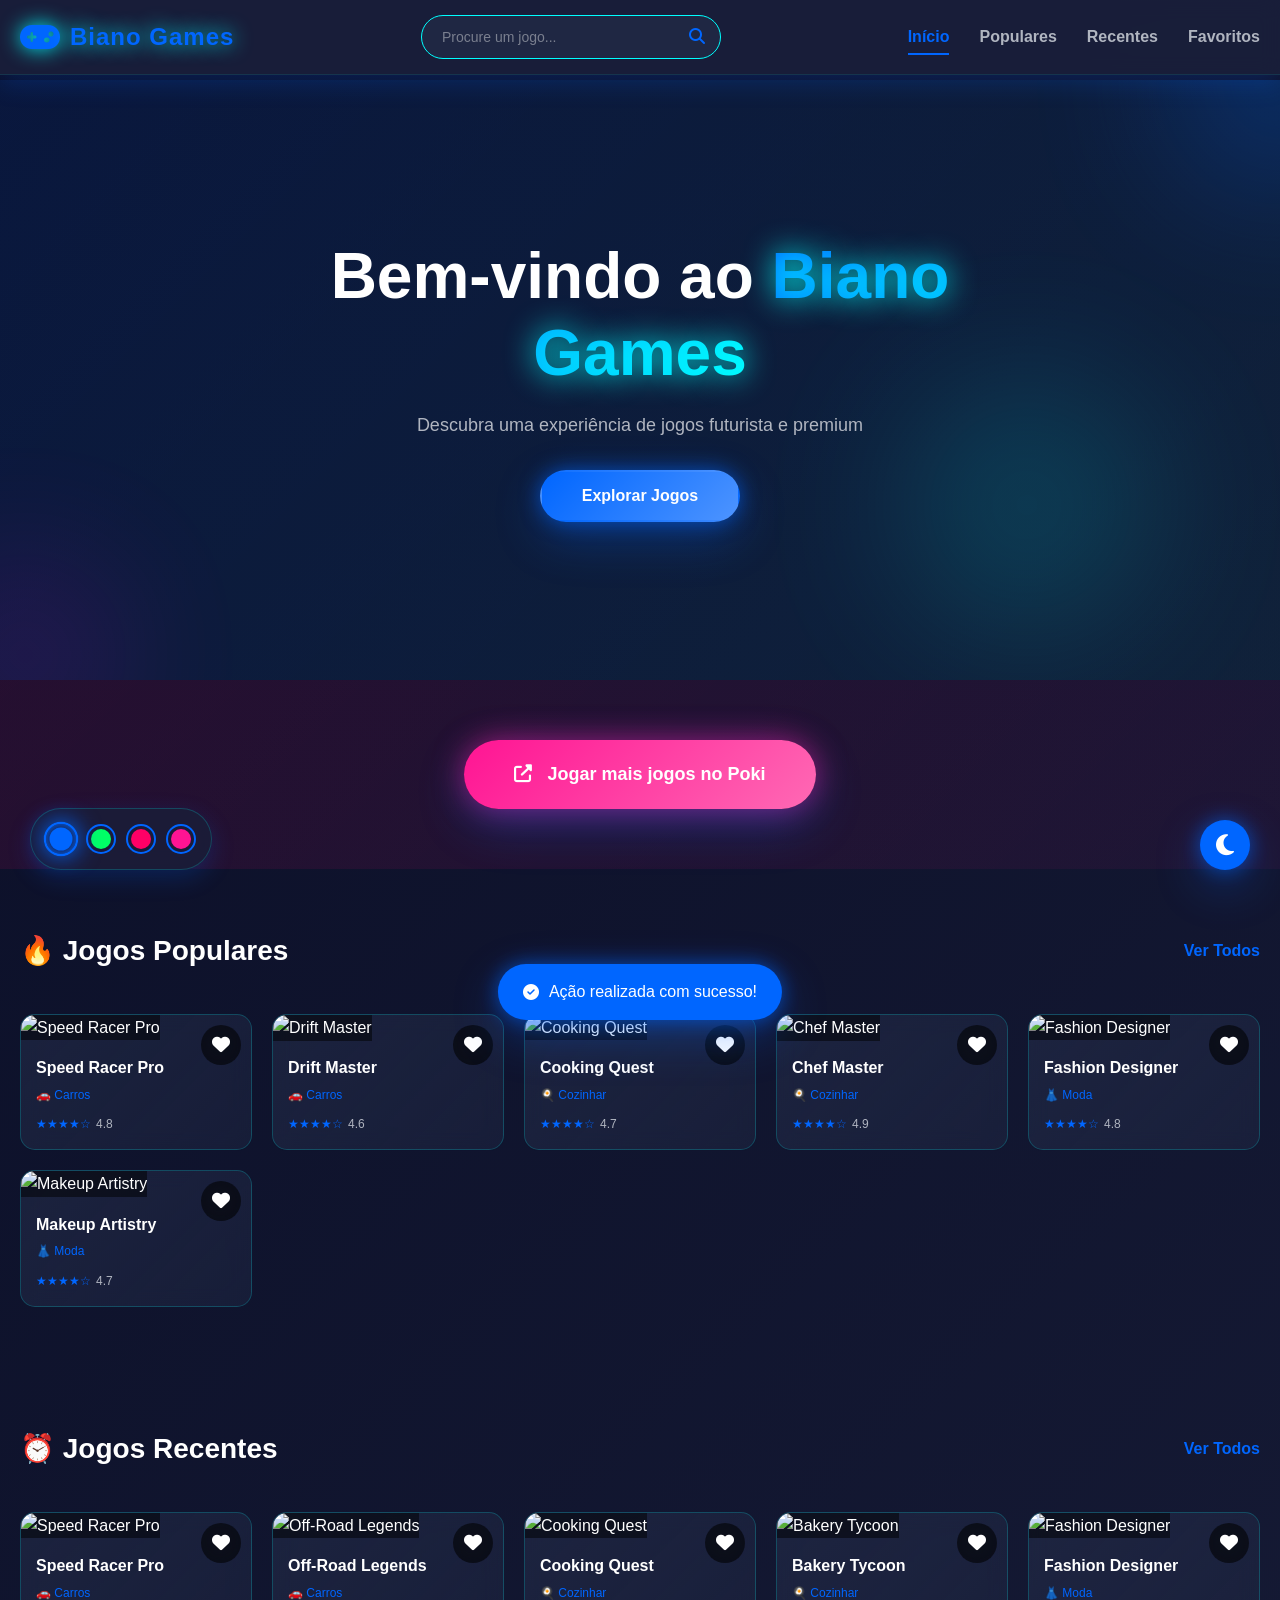
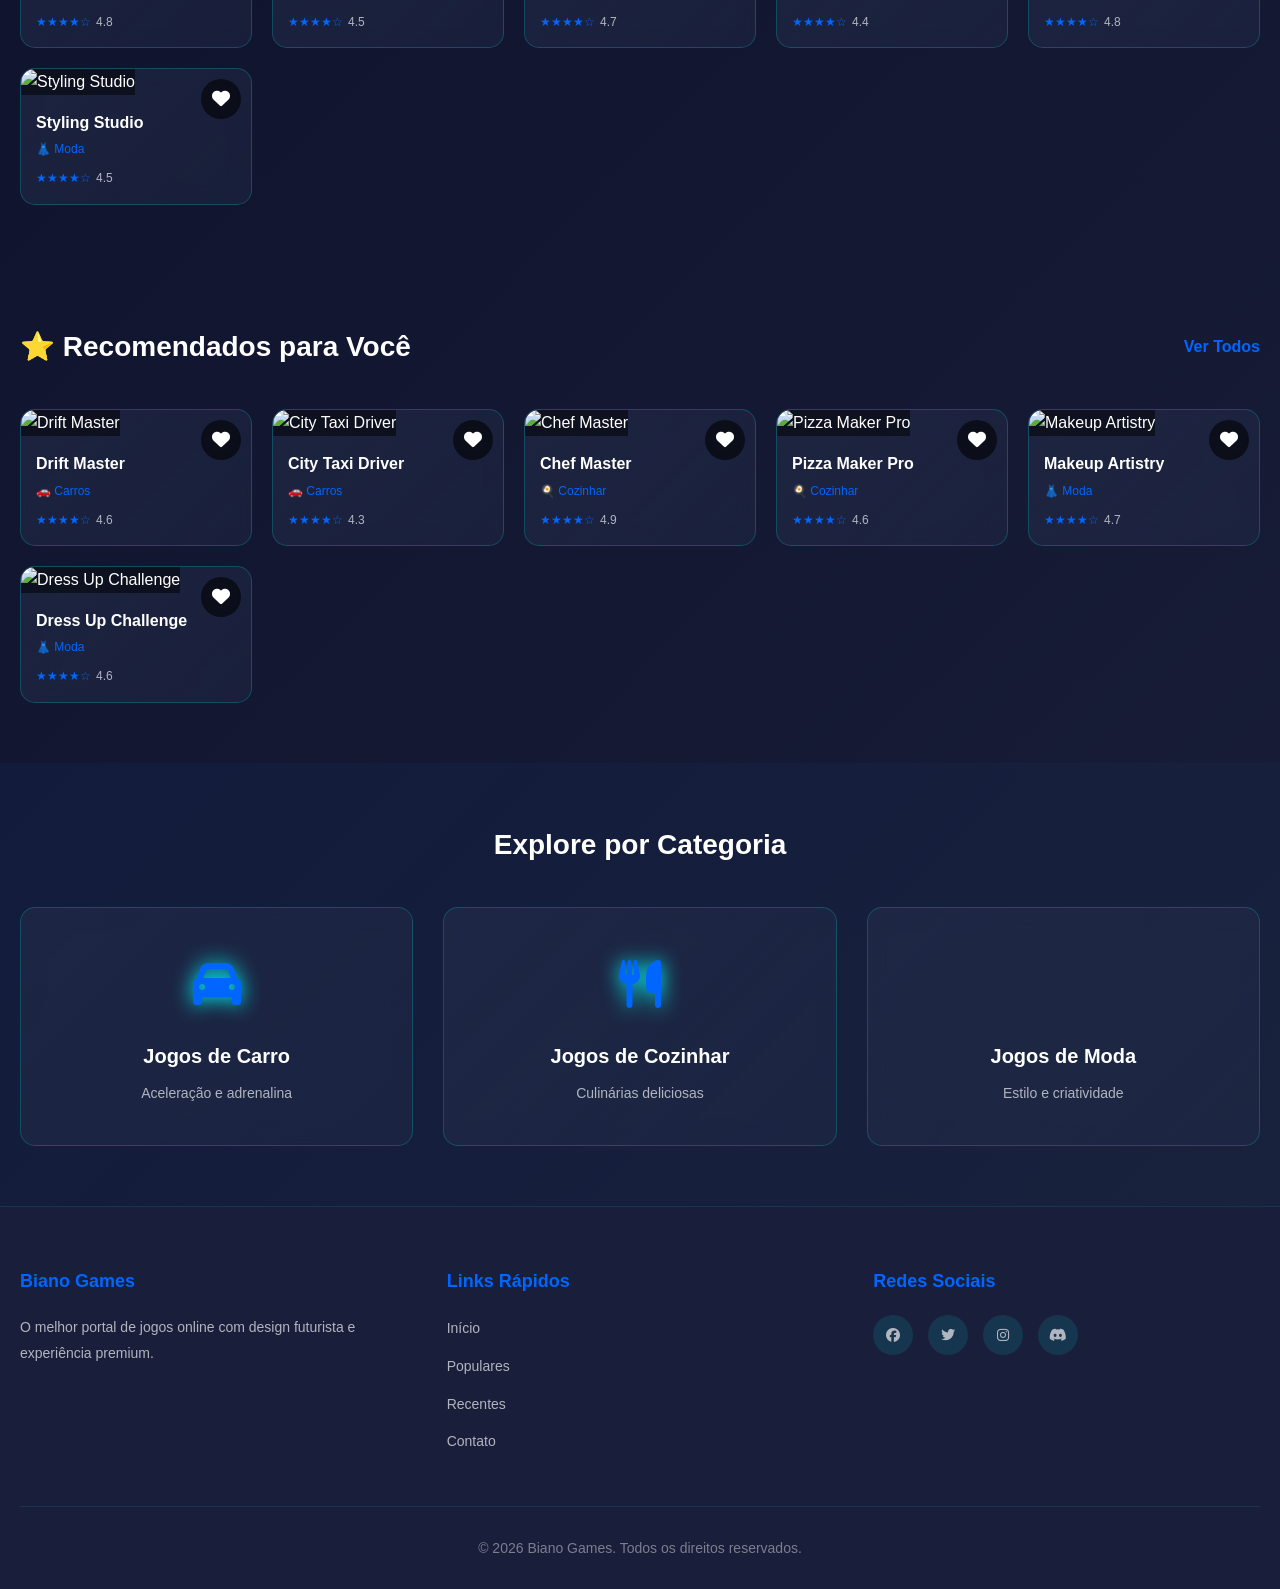
==== games/index.html @ 2a87251f "feat: Criar site Biano Games com design futurista e sistema de temas" ====
<!DOCTYPE html>
<html lang="pt-BR">
<head>
    <meta charset="UTF-8">
    <meta name="viewport" content="width=device-width, initial-scale=1.0">
    <title>Biano Games - Portal de Jogos Moderno</title>
    <link rel="stylesheet" href="styles.css">
    <link rel="stylesheet" href="https://cdnjs.cloudflare.com/ajax/libs/font-awesome/6.4.0/css/all.min.css">
</head>
<body>
    <!-- Seletor de Tema -->
    <div class="theme-selector" id="themeSelector">
        <button class="theme-btn" data-theme="blue" title="Tema Azul">
            <span class="theme-color" style="background: #0066ff;"></span>
        </button>
        <button class="theme-btn" data-theme="green" title="Tema Verde">
            <span class="theme-color" style="background: #00ff66;"></span>
        </button>
        <button class="theme-btn" data-theme="red" title="Tema Vermelho">
            <span class="theme-color" style="background: #ff0066;"></span>
        </button>
        <button class="theme-btn" data-theme="pink" title="Tema Rosa">
            <span class="theme-color" style="background: #ff1493;"></span>
        </button>
    </div>

    <!-- Botão Toggle Tema Escuro/Claro -->
    <button class="mode-toggle" id="modeToggle" title="Alternar modo escuro/claro">
        <i class="fas fa-moon"></i>
    </button>

    <!-- Cabeçalho -->
    <header class="header">
        <div class="header-container">
            <!-- Logo -->
            <div class="logo">
                <i class="fas fa-gamepad"></i>
                <h1>Biano Games</h1>
            </div>

            <!-- Barra de Pesquisa -->
            <div class="search-bar">
                <input type="text" placeholder="Procure um jogo..." id="searchInput">
                <button class="search-btn">
                    <i class="fas fa-search"></i>
                </button>
            </div>

            <!-- Menu Superior -->
            <nav class="header-nav">
                <a href="#" class="nav-link active">Início</a>
                <a href="#" class="nav-link">Populares</a>
                <a href="#" class="nav-link">Recentes</a>
                <a href="#" class="nav-link">Favoritos</a>
            </nav>

            <!-- Menu Hambúrguer -->
            <button class="hamburger" id="hamburger">
                <span></span>
                <span></span>
                <span></span>
            </button>
        </div>
    </header>

    <!-- Menu Lateral -->
    <aside class="sidebar" id="sidebar">
        <div class="sidebar-header">
            <h2>Categorias</h2>
            <button class="sidebar-close" id="sidebarClose">
                <i class="fas fa-times"></i>
            </button>
        </div>
        <nav class="sidebar-nav">
            <a href="#" class="sidebar-link" data-category="all">
                <i class="fas fa-th-large"></i>
                <span>Todos</span>
            </a>
            <a href="#" class="sidebar-link" data-category="cars">
                <i class="fas fa-car"></i>
                <span>Jogos de Carro</span>
            </a>
            <a href="#" class="sidebar-link" data-category="cooking">
                <i class="fas fa-utensils"></i>
                <span>Jogos de Cozinhar</span>
            </a>
            <a href="#" class="sidebar-link" data-category="fashion">
                <i class="fas fa-dress"></i>
                <span>Jogos de Moda</span>
            </a>
        </nav>
        <div class="sidebar-footer">
            <p>© 2026 Biano Games</p>
        </div>
    </aside>

    <!-- Overlay para Sidebar -->
    <div class="sidebar-overlay" id="sidebarOverlay"></div>

    <!-- Conteúdo Principal -->
    <main class="main-content">
        <!-- Banner Principal -->
        <section class="hero">
            <div class="hero-content">
                <h2 class="hero-title">Bem-vindo ao <span>Biano Games</span></h2>
                <p class="hero-subtitle">Descubra uma experiência de jogos futurista e premium</p>
                <button class="hero-btn">Explorar Jogos</button>
            </div>
            <div class="hero-bg">
                <div class="neon-circle circle-1"></div>
                <div class="neon-circle circle-2"></div>
                <div class="neon-circle circle-3"></div>
            </div>
        </section>

        <!-- Botão Poki -->
        <section class="poki-section">
            <a href="https://poki.com" target="_blank" rel="noopener noreferrer" class="poki-btn">
                <i class="fas fa-external-link-alt"></i>
                <span>Jogar mais jogos no Poki</span>
            </a>
        </section>

        <!-- Jogos Populares -->
        <section class="games-section">
            <div class="section-header">
                <h2>🔥 Jogos Populares</h2>
                <a href="#" class="view-all">Ver Todos</a>
            </div>
            <div class="games-grid" id="popularGames">
                <!-- Preenchido com JavaScript -->
            </div>
        </section>

        <!-- Jogos Recentes -->
        <section class="games-section">
            <div class="section-header">
                <h2>⏰ Jogos Recentes</h2>
                <a href="#" class="view-all">Ver Todos</a>
            </div>
            <div class="games-grid" id="recentGames">
                <!-- Preenchido com JavaScript -->
            </div>
        </section>

        <!-- Jogos Recomendados -->
        <section class="games-section">
            <div class="section-header">
                <h2>⭐ Recomendados para Você</h2>
                <a href="#" class="view-all">Ver Todos</a>
            </div>
            <div class="games-grid" id="recommendedGames">
                <!-- Preenchido com JavaScript -->
            </div>
        </section>

        <!-- Favoritos -->
        <section class="games-section" id="favoritesSection" style="display: none;">
            <div class="section-header">
                <h2>❤️ Seus Favoritos</h2>
            </div>
            <div class="games-grid" id="favoriteGames">
                <!-- Preenchido com JavaScript -->
            </div>
        </section>

        <!-- Seção de Categorias -->
        <section class="categories-section">
            <h2>Explore por Categoria</h2>
            <div class="categories-grid">
                <div class="category-card" data-category="cars">
                    <div class="category-icon">
                        <i class="fas fa-car"></i>
                    </div>
                    <h3>Jogos de Carro</h3>
                    <p>Aceleração e adrenalina</p>
                </div>
                <div class="category-card" data-category="cooking">
                    <div class="category-icon">
                        <i class="fas fa-utensils"></i>
                    </div>
                    <h3>Jogos de Cozinhar</h3>
                    <p>Culinárias deliciosas</p>
                </div>
                <div class="category-card" data-category="fashion">
                    <div class="category-icon">
                        <i class="fas fa-dress"></i>
                    </div>
                    <h3>Jogos de Moda</h3>
                    <p>Estilo e criatividade</p>
                </div>
            </div>
        </section>
    </main>

    <!-- Botão Voltar ao Topo -->
    <button class="scroll-to-top" id="scrollToTop" title="Voltar ao topo">
        <i class="fas fa-arrow-up"></i>
    </button>

    <!-- Notificação -->
    <div class="notification" id="notification">
        <i class="fas fa-check-circle"></i>
        <span id="notificationText">Ação realizada com sucesso!</span>
    </div>

    <!-- Rodapé -->
    <footer class="footer">
        <div class="footer-content">
            <div class="footer-section">
                <h3>Biano Games</h3>
                <p>O melhor portal de jogos online com design futurista e experiência premium.</p>
            </div>
            <div class="footer-section">
                <h3>Links Rápidos</h3>
                <ul>
                    <li><a href="#">Início</a></li>
                    <li><a href="#">Populares</a></li>
                    <li><a href="#">Recentes</a></li>
                    <li><a href="#">Contato</a></li>
                </ul>
            </div>
            <div class="footer-section">
                <h3>Redes Sociais</h3>
                <div class="social-links">
                    <a href="#" aria-label="Facebook"><i class="fab fa-facebook"></i></a>
                    <a href="#" aria-label="Twitter"><i class="fab fa-twitter"></i></a>
                    <a href="#" aria-label="Instagram"><i class="fab fa-instagram"></i></a>
                    <a href="#" aria-label="Discord"><i class="fab fa-discord"></i></a>
                </div>
            </div>
        </div>
        <div class="footer-bottom">
            <p>&copy; 2026 Biano Games. Todos os direitos reservados.</p>
        </div>
    </footer>

    <!-- Modal Jogo -->
    <div class="modal" id="gameModal">
        <div class="modal-content">
            <button class="modal-close" id="modalClose">
                <i class="fas fa-times"></i>
            </button>
            <div class="modal-header">
                <img id="modalGameImage" src="" alt="Jogo" class="modal-image">
            </div>
            <div class="modal-body">
                <h2 id="modalGameTitle"></h2>
                <p id="modalGameDescription"></p>
                <div class="game-stats">
                    <div class="stat">
                        <span class="stat-label">Categoria:</span>
                        <span id="modalGameCategory" class="stat-value"></span>
                    </div>
                    <div class="stat">
                        <span class="stat-label">Avaliação:</span>
                        <span id="modalGameRating" class="stat-value"></span>
                    </div>
                </div>
                <button class="play-btn" id="playBtn">
                    <i class="fas fa-play"></i>
                    <span>Jogar Agora</span>
                </button>
                <button class="favorite-btn" id="favBtn">
                    <i class="fas fa-heart"></i>
                    <span>Adicionar aos Favoritos</span>
                </button>
            </div>
        </div>
    </div>

    <script src="script.js"></script>
</body>
</html>
---- games/styles.css ----
:root {
    /* Cores base para tema Azul (padrão) */
    --color-primary: #0066ff;
    --color-primary-light: #4d94ff;
    --color-primary-dark: #0052cc;
    --color-secondary: #00ffff;
    --color-accent: #ff00ff;
    --color-neon: #00ffff;
    
    /* Cores de fundo */
    --bg-primary: #0a0e27;
    --bg-secondary: #1a1f3a;
    --bg-tertiary: #242d4a;
    
    /* Cores de texto */
    --text-primary: #ffffff;
    --text-secondary: #b0b5c0;
    --text-tertiary: #7a7f8f;
    
    /* Efeitos */
    --shadow-sm: 0 2px 8px rgba(0, 102, 255, 0.1);
    --shadow-md: 0 8px 24px rgba(0, 102, 255, 0.2);
    --shadow-lg: 0 16px 48px rgba(0, 102, 255, 0.3);
    --glow-sm: 0 0 10px rgba(0, 102, 255, 0.4);
    --glow-md: 0 0 20px rgba(0, 102, 255, 0.6);
    --glow-lg: 0 0 40px rgba(0, 102, 255, 0.8);
    
    /* Transições */
    --transition-fast: 0.2s ease;
    --transition-normal: 0.3s ease;
    --transition-slow: 0.5s ease;
}

/* Modo Claro */
body.light-mode {
    --bg-primary: #f5f7fa;
    --bg-secondary: #ffffff;
    --bg-tertiary: #f0f3f7;
    --text-primary: #1a1f3a;
    --text-secondary: #4a5568;
    --text-tertiary: #8a92a0;
    --shadow-sm: 0 2px 8px rgba(0, 0, 0, 0.08);
    --shadow-md: 0 8px 24px rgba(0, 0, 0, 0.12);
    --shadow-lg: 0 16px 48px rgba(0, 0, 0, 0.16);
    --glow-sm: 0 0 10px rgba(0, 102, 255, 0.2);
    --glow-md: 0 0 20px rgba(0, 102, 255, 0.3);
    --glow-lg: 0 0 40px rgba(0, 102, 255, 0.4);
}

/* Temas por Cor */

/* Tema Verde */
body[data-theme="green"] {
    --color-primary: #00ff66;
    --color-primary-light: #4dffaa;
    --color-primary-dark: #00cc52;
    --color-secondary: #00ff99;
    --color-neon: #00ff66;
    --shadow-sm: 0 2px 8px rgba(0, 255, 102, 0.1);
    --shadow-md: 0 8px 24px rgba(0, 255, 102, 0.2);
    --shadow-lg: 0 16px 48px rgba(0, 255, 102, 0.3);
    --glow-sm: 0 0 10px rgba(0, 255, 102, 0.4);
    --glow-md: 0 0 20px rgba(0, 255, 102, 0.6);
    --glow-lg: 0 0 40px rgba(0, 255, 102, 0.8);
}

/* Tema Vermelho */
body[data-theme="red"] {
    --color-primary: #ff0066;
    --color-primary-light: #ff4d99;
    --color-primary-dark: #cc0052;
    --color-secondary: #ff3366;
    --color-neon: #ff0066;
    --shadow-sm: 0 2px 8px rgba(255, 0, 102, 0.1);
    --shadow-md: 0 8px 24px rgba(255, 0, 102, 0.2);
    --shadow-lg: 0 16px 48px rgba(255, 0, 102, 0.3);
    --glow-sm: 0 0 10px rgba(255, 0, 102, 0.4);
    --glow-md: 0 0 20px rgba(255, 0, 102, 0.6);
    --glow-lg: 0 0 40px rgba(255, 0, 102, 0.8);
}

/* Tema Rosa */
body[data-theme="pink"] {
    --color-primary: #ff1493;
    --color-primary-light: #ff6ec7;
    --color-primary-dark: #cc0f7a;
    --color-secondary: #ff69b4;
    --color-neon: #ff1493;
    --shadow-sm: 0 2px 8px rgba(255, 20, 147, 0.1);
    --shadow-md: 0 8px 24px rgba(255, 20, 147, 0.2);
    --shadow-lg: 0 16px 48px rgba(255, 20, 147, 0.3);
    --glow-sm: 0 0 10px rgba(255, 20, 147, 0.4);
    --glow-md: 0 0 20px rgba(255, 20, 147, 0.6);
    --glow-lg: 0 0 40px rgba(255, 20, 147, 0.8);
}

/* Reset e Estilos Globais */
* {
    margin: 0;
    padding: 0;
    box-sizing: border-box;
}

html {
    scroll-behavior: smooth;
}

body {
    font-family: 'Segoe UI', Tahoma, Geneva, Verdana, sans-serif;
    background: linear-gradient(135deg, var(--bg-primary) 0%, var(--bg-secondary) 100%);
    color: var(--text-primary);
    line-height: 1.6;
    transition: background var(--transition-normal), color var(--transition-normal);
    overflow-x: hidden;
}

button {
    cursor: pointer;
    border: none;
    font-family: inherit;
}

a {
    color: inherit;
    text-decoration: none;
    transition: color var(--transition-fast);
}

/* Seletor de Tema */
.theme-selector {
    position: fixed;
    bottom: 30px;
    left: 30px;
    display: flex;
    gap: 10px;
    padding: 15px;
    background: rgba(26, 31, 58, 0.8);
    backdrop-filter: blur(10px);
    border-radius: 50px;
    border: 1px solid rgba(0, 255, 255, 0.2);
    z-index: 999;
    box-shadow: var(--shadow-md);
    animation: slideInLeft 0.5s ease;
}

.theme-btn {
    width: 30px;
    height: 30px;
    border-radius: 50%;
    background: transparent;
    border: 2px solid var(--color-primary);
    padding: 3px;
    transition: all var(--transition-fast);
}

.theme-color {
    display: block;
    width: 100%;
    height: 100%;
    border-radius: 50%;
}

.theme-btn:hover {
    box-shadow: 0 0 15px var(--color-primary);
    transform: scale(1.1);
}

.theme-btn.active {
    box-shadow: 0 0 20px var(--color-primary), inset 0 0 10px var(--color-primary);
    transform: scale(1.15);
}

/* Modo Toggle */
.mode-toggle {
    position: fixed;
    bottom: 30px;
    right: 30px;
    width: 50px;
    height: 50px;
    border-radius: 50%;
    background: var(--color-primary);
    color: var(--text-primary);
    display: flex;
    align-items: center;
    justify-content: center;
    font-size: 24px;
    z-index: 999;
    box-shadow: var(--shadow-lg), var(--glow-md);
    transition: all var(--transition-fast);
    animation: slideInRight 0.5s ease;
}

.mode-toggle:hover {
    transform: scale(1.1) rotate(20deg);
    box-shadow: var(--shadow-lg), var(--glow-lg);
}

.mode-toggle:active {
    transform: scale(0.95);
}

/* Cabeçalho */
.header {
    position: fixed;
    top: 0;
    left: 0;
    right: 0;
    background: rgba(26, 31, 58, 0.95);
    backdrop-filter: blur(10px);
    border-bottom: 1px solid rgba(0, 255, 255, 0.1);
    padding: 15px 0;
    z-index: 100;
    box-shadow: var(--shadow-md);
}

.header-container {
    max-width: 1400px;
    margin: 0 auto;
    padding: 0 20px;
    display: flex;
    align-items: center;
    justify-content: space-between;
    gap: 30px;
}

.logo {
    display: flex;
    align-items: center;
    gap: 10px;
    font-size: 28px;
    font-weight: 700;
    white-space: nowrap;
    color: var(--color-primary);
    text-shadow: 0 0 20px var(--color-neon);
}

.logo i {
    font-size: 32px;
}

.logo h1 {
    font-size: 24px;
    letter-spacing: 1px;
}

/* Barra de Pesquisa */
.search-bar {
    display: flex;
    align-items: center;
    background: rgba(36, 45, 74, 0.6);
    border: 1px solid var(--color-neon);
    border-radius: 50px;
    padding: 8px 15px;
    flex: 1;
    max-width: 300px;
    transition: all var(--transition-fast);
}

.search-bar:hover,
.search-bar:focus-within {
    background: rgba(36, 45, 74, 0.9);
    box-shadow: 0 0 20px var(--color-neon);
}

.search-bar input {
    background: transparent;
    border: none;
    color: var(--text-primary);
    outline: none;
    flex: 1;
    padding: 5px;
    font-size: 14px;
}

.search-bar input::placeholder {
    color: var(--text-tertiary);
}

.search-btn {
    background: transparent;
    color: var(--color-primary);
    font-size: 16px;
    margin-left: 10px;
}

.search-btn:hover {
    color: var(--color-neon);
    text-shadow: 0 0 10px var(--color-neon);
}

/* Menu Superior */
.header-nav {
    display: flex;
    gap: 30px;
}

.nav-link {
    color: var(--text-secondary);
    font-weight: 600;
    position: relative;
    transition: color var(--transition-fast);
}

.nav-link::after {
    content: '';
    position: absolute;
    bottom: -5px;
    left: 0;
    width: 0;
    height: 2px;
    background: var(--color-primary);
    transition: width var(--transition-fast);
}

.nav-link:hover,
.nav-link.active {
    color: var(--color-primary);
}

.nav-link:hover::after,
.nav-link.active::after {
    width: 100%;
}

/* Menu Hambúrguer */
.hamburger {
    display: none;
    flex-direction: column;
    background: transparent;
    gap: 6px;
    z-index: 110;
}

.hamburger span {
    width: 25px;
    height: 3px;
    background: var(--color-primary);
    border-radius: 2px;
    transition: all var(--transition-fast);
}

.hamburger.active span:nth-child(1) {
    transform: rotate(45deg) translate(10px, 10px);
}

.hamburger.active span:nth-child(2) {
    opacity: 0;
}

.hamburger.active span:nth-child(3) {
    transform: rotate(-45deg) translate(7px, -7px);
}

/* Menu Lateral */
.sidebar {
    position: fixed;
    left: -280px;
    top: 80px;
    width: 280px;
    height: calc(100vh - 80px);
    background: linear-gradient(180deg, rgba(26, 31, 58, 0.98) 0%, rgba(36, 45, 74, 0.98) 100%);
    border-right: 1px solid rgba(0, 255, 255, 0.1);
    padding: 20px;
    overflow-y: auto;
    z-index: 105;
    transition: left var(--transition-normal);
    backdrop-filter: blur(10px);
}

.sidebar.active {
    left: 0;
}

.sidebar-header {
    display: flex;
    justify-content: space-between;
    align-items: center;
    margin-bottom: 30px;
}

.sidebar-header h2 {
    color: var(--color-primary);
    text-shadow: 0 0 10px var(--color-neon);
}

.sidebar-close {
    display: none;
    background: transparent;
    color: var(--color-primary);
    font-size: 24px;
}

.sidebar-nav {
    display: flex;
    flex-direction: column;
    gap: 15px;
    margin-bottom: 30px;
}

.sidebar-link {
    display: flex;
    align-items: center;
    gap: 15px;
    padding: 12px 15px;
    border-radius: 10px;
    background: rgba(0, 255, 255, 0.05);
    border: 1px solid transparent;
    color: var(--text-secondary);
    transition: all var(--transition-fast);
    font-weight: 600;
}

.sidebar-link:hover {
    background: rgba(0, 255, 255, 0.15);
    border-color: var(--color-neon);
    color: var(--text-primary);
    transform: translateX(5px);
}

.sidebar-link i {
    font-size: 20px;
    color: var(--color-primary);
}

.sidebar-footer {
    margin-top: 30px;
    padding-top: 20px;
    border-top: 1px solid rgba(0, 255, 255, 0.1);
    text-align: center;
    color: var(--text-tertiary);
    font-size: 12px;
}

/* Overlay Sidebar */
.sidebar-overlay {
    position: fixed;
    top: 0;
    left: 0;
    width: 100%;
    height: 100%;
    background: rgba(0, 0, 0, 0.5);
    backdrop-filter: blur(5px);
    opacity: 0;
    pointer-events: none;
    transition: opacity var(--transition-normal);
    z-index: 104;
}

.sidebar-overlay.active {
    opacity: 1;
    pointer-events: all;
}

/* Conteúdo Principal */
.main-content {
    margin-top: 80px;
    padding-top: 0;
}

/* Hero Section */
.hero {
    min-height: 600px;
    background: linear-gradient(135deg, rgba(0, 102, 255, 0.1) 0%, rgba(0, 255, 255, 0.05) 100%);
    display: flex;
    align-items: center;
    justify-content: center;
    position: relative;
    overflow: hidden;
    padding: 60px 20px;
}

.hero-bg {
    position: absolute;
    width: 100%;
    height: 100%;
    top: 0;
    left: 0;
    z-index: 0;
}

.neon-circle {
    position: absolute;
    border-radius: 50%;
    filter: blur(80px);
}

.circle-1 {
    width: 200px;
    height: 200px;
    background: var(--color-primary);
    top: -100px;
    right: -100px;
    opacity: 0.3;
    animation: float 6s ease-in-out infinite;
}

.circle-2 {
    width: 150px;
    height: 150px;
    background: var(--color-accent);
    bottom: -50px;
    left: -50px;
    opacity: 0.2;
    animation: float 8s ease-in-out infinite 1s;
}

.circle-3 {
    width: 250px;
    height: 250px;
    background: var(--color-secondary);
    top: 50%;
    right: 10%;
    opacity: 0.15;
    animation: float 10s ease-in-out infinite 2s;
}

.hero-content {
    position: relative;
    z-index: 1;
    text-align: center;
    max-width: 800px;
}

.hero-title {
    font-size: clamp(32px, 8vw, 64px);
    font-weight: 700;
    margin-bottom: 20px;
    line-height: 1.2;
}

.hero-title span {
    background: linear-gradient(135deg, var(--color-primary) 0%, var(--color-secondary) 100%);
    -webkit-background-clip: text;
    -webkit-text-fill-color: transparent;
    background-clip: text;
    text-shadow: 0 0 30px var(--color-neon);
}

.hero-subtitle {
    font-size: 18px;
    color: var(--text-secondary);
    margin-bottom: 30px;
}

.hero-btn {
    padding: 15px 40px;
    background: linear-gradient(135deg, var(--color-primary) 0%, var(--color-primary-light) 100%);
    color: var(--text-primary);
    border-radius: 50px;
    font-size: 16px;
    font-weight: 700;
    box-shadow: var(--shadow-lg), var(--glow-md);
    transition: all var(--transition-fast);
    border: 2px solid transparent;
}

.hero-btn:hover {
    transform: translateY(-2px);
    box-shadow: var(--shadow-lg), var(--glow-lg);
}

.hero-btn:active {
    transform: translateY(0);
}

/* Animações */
@keyframes float {
    0%, 100% { transform: translateY(0px); }
    50% { transform: translateY(-30px); }
}

@keyframes slideInLeft {
    from {
        opacity: 0;
        transform: translateX(-50px);
    }
    to {
        opacity: 1;
        transform: translateX(0);
    }
}

@keyframes slideInRight {
    from {
        opacity: 0;
        transform: translateX(50px);
    }
    to {
        opacity: 1;
        transform: translateX(0);
    }
}

@keyframes pulse {
    0%, 100% { box-shadow: var(--glow-md); }
    50% { box-shadow: var(--glow-lg); }
}

@keyframes shimmer {
    0% { background-position: -1000px 0; }
    100% { background-position: 1000px 0; }
}

/* Seção Poki */
.poki-section {
    display: flex;
    justify-content: center;
    align-items: center;
    padding: 60px 20px;
    background: linear-gradient(135deg, rgba(255, 0, 102, 0.1) 0%, rgba(255, 20, 147, 0.05) 100%);
}

.poki-btn {
    display: inline-flex;
    align-items: center;
    gap: 15px;
    padding: 20px 50px;
    background: linear-gradient(135deg, #ff1493 0%, #ff69b4 100%);
    color: white;
    border-radius: 50px;
    font-size: 18px;
    font-weight: 700;
    box-shadow: var(--shadow-lg), 0 0 30px rgba(255, 20, 147, 0.6);
    transition: all var(--transition-fast);
    position: relative;
    overflow: hidden;
}

.poki-btn::before {
    content: '';
    position: absolute;
    top: 0;
    left: -100%;
    width: 100%;
    height: 100%;
    background: rgba(255, 255, 255, 0.3);
    transition: left 0.5s ease;
}

.poki-btn:hover {
    transform: translateY(-3px) scale(1.05);
    box-shadow: var(--shadow-lg), 0 0 50px rgba(255, 20, 147, 0.8);
}

.poki-btn:hover::before {
    left: 100%;
}

.poki-btn:active {
    transform: translateY(0);
}

/* Seções de Jogos */
.games-section {
    padding: 60px 20px;
    max-width: 1400px;
    margin: 0 auto;
}

.section-header {
    display: flex;
    justify-content: space-between;
    align-items: center;
    margin-bottom: 40px;
}

.section-header h2 {
    font-size: 28px;
    font-weight: 700;
    color: var(--text-primary);
}

.view-all {
    color: var(--color-primary);
    font-weight: 700;
    display: flex;
    align-items: center;
    gap: 5px;
    transition: all var(--transition-fast);
}

.view-all:hover {
    color: var(--color-neon);
    transform: translateX(5px);
}

/* Grid de Jogos */
.games-grid {
    display: grid;
    grid-template-columns: repeat(auto-fill, minmax(200px, 1fr));
    gap: 20px;
}

.game-card {
    position: relative;
    background: linear-gradient(135deg, rgba(36, 45, 74, 0.6) 0%, rgba(36, 45, 74, 0.4) 100%);
    border: 1px solid rgba(0, 255, 255, 0.2);
    border-radius: 15px;
    overflow: hidden;
    cursor: pointer;
    transition: all var(--transition-fast);
    backdrop-filter: blur(10px);
    animation: fadeIn 0.5s ease;
}

@keyframes fadeIn {
    from {
        opacity: 0;
        transform: translateY(20px);
    }
    to {
        opacity: 1;
        transform: translateY(0);
    }
}

.game-card:hover {
    transform: translateY(-10px);
    border-color: var(--color-neon);
    box-shadow: var(--shadow-lg), var(--glow-md);
}

.game-image {
    width: 100%;
    height: 150px;
    object-fit: cover;
    background: rgba(0, 0, 0, 0.5);
}

.game-info {
    padding: 15px;
}

.game-title {
    font-size: 16px;
    font-weight: 700;
    margin-bottom: 5px;
    color: var(--text-primary);
}

.game-category {
    font-size: 12px;
    color: var(--color-primary);
    margin-bottom: 10px;
}

.game-rating {
    display: flex;
    align-items: center;
    gap: 5px;
    font-size: 12px;
    color: var(--text-secondary);
}

.game-rating .stars {
    color: var(--color-primary);
}

.game-favorite {
    position: absolute;
    top: 10px;
    right: 10px;
    width: 40px;
    height: 40px;
    background: rgba(0, 0, 0, 0.6);
    border: none;
    border-radius: 50%;
    color: var(--text-primary);
    display: flex;
    align-items: center;
    justify-content: center;
    font-size: 18px;
    cursor: pointer;
    transition: all var(--transition-fast);
    backdrop-filter: blur(10px);
}

.game-favorite:hover {
    background: var(--color-primary);
    transform: scale(1.1);
    box-shadow: var(--glow-md);
}

.game-favorite.liked {
    color: #ff1493;
}

/* Seção de Categorias */
.categories-section {
    padding: 60px 20px;
    background: linear-gradient(135deg, rgba(0, 102, 255, 0.05) 0%, rgba(0, 255, 255, 0.02) 100%);
    max-width: 1400px;
    margin: 0 auto;
}

.categories-section h2 {
    font-size: 28px;
    font-weight: 700;
    margin-bottom: 40px;
    text-align: center;
}

.categories-grid {
    display: grid;
    grid-template-columns: repeat(auto-fit, minmax(250px, 1fr));
    gap: 30px;
}

.category-card {
    padding: 40px 20px;
    background: linear-gradient(135deg, rgba(36, 45, 74, 0.6) 0%, rgba(36, 45, 74, 0.4) 100%);
    border: 1px solid rgba(0, 255, 255, 0.2);
    border-radius: 15px;
    text-align: center;
    cursor: pointer;
    transition: all var(--transition-fast);
    backdrop-filter: blur(10px);
}

.category-card:hover {
    transform: translateY(-10px);
    border-color: var(--color-neon);
    box-shadow: var(--shadow-lg), var(--glow-md);
}

.category-icon {
    font-size: 48px;
    color: var(--color-primary);
    margin-bottom: 15px;
    filter: drop-shadow(0 0 10px var(--color-neon));
}

.category-card h3 {
    font-size: 20px;
    font-weight: 700;
    margin-bottom: 10px;
}

.category-card p {
    color: var(--text-secondary);
    font-size: 14px;
}

/* Botão Voltar ao Topo */
.scroll-to-top {
    position: fixed;
    bottom: 30px;
    right: 30px;
    width: 50px;
    height: 50px;
    border-radius: 50%;
    background: var(--color-primary);
    color: var(--text-primary);
    display: flex;
    align-items: center;
    justify-content: center;
    font-size: 20px;
    z-index: 99;
    opacity: 0;
    pointer-events: none;
    transition: all var(--transition-fast);
    box-shadow: var(--shadow-lg), var(--glow-md);
}

.scroll-to-top.visible {
    opacity: 1;
    pointer-events: all;
}

.scroll-to-top:hover {
    transform: translateY(-5px);
    box-shadow: var(--shadow-lg), var(--glow-lg);
}

.scroll-to-top:active {
    transform: translateY(0);
}

/* Notificação */
.notification {
    position: fixed;
    bottom: 30px;
    left: 50%;
    transform: translateX(-50%) translateY(150px);
    background: var(--color-primary);
    color: var(--text-primary);
    padding: 15px 25px;
    border-radius: 50px;
    display: flex;
    align-items: center;
    gap: 10px;
    z-index: 1000;
    box-shadow: var(--shadow-lg), var(--glow-md);
    transition: transform var(--transition-normal);
    pointer-events: none;
}

.notification.show {
    transform: translateX(-50%) translateY(0);
}

/* Rodapé */
.footer {
    background: rgba(26, 31, 58, 0.95);
    border-top: 1px solid rgba(0, 255, 255, 0.1);
    padding: 60px 20px 30px;
}

.footer-content {
    max-width: 1400px;
    margin: 0 auto 40px;
    display: grid;
    grid-template-columns: repeat(auto-fit, minmax(250px, 1fr));
    gap: 40px;
    margin-bottom: 40px;
}

.footer-section h3 {
    color: var(--color-primary);
    margin-bottom: 20px;
    font-size: 18px;
}

.footer-section p {
    color: var(--text-secondary);
    font-size: 14px;
    line-height: 1.8;
}

.footer-section ul {
    list-style: none;
}

.footer-section ul li {
    margin-bottom: 12px;
}

.footer-section a {
    color: var(--text-secondary);
    font-size: 14px;
    transition: color var(--transition-fast);
}

.footer-section a:hover {
    color: var(--color-primary);
}

.social-links {
    display: flex;
    gap: 15px;
    font-size: 20px;
}

.social-links a {
    width: 40px;
    height: 40px;
    display: flex;
    align-items: center;
    justify-content: center;
    background: rgba(0, 255, 255, 0.1);
    border-radius: 50%;
    transition: all var(--transition-fast);
}

.social-links a:hover {
    background: var(--color-primary);
    transform: translateY(-3px);
    box-shadow: var(--glow-md);
}

.footer-bottom {
    text-align: center;
    padding-top: 30px;
    border-top: 1px solid rgba(0, 255, 255, 0.1);
    color: var(--text-tertiary);
    font-size: 14px;
}

/* Modal */
.modal {
    position: fixed;
    top: 0;
    left: 0;
    width: 100%;
    height: 100%;
    background: rgba(0, 0, 0, 0.8);
    backdrop-filter: blur(5px);
    display: flex;
    align-items: center;
    justify-content: center;
    z-index: 1001;
    opacity: 0;
    pointer-events: none;
    transition: opacity var(--transition-normal);
}

.modal.active {
    opacity: 1;
    pointer-events: all;
}

.modal-content {
    background: linear-gradient(135deg, rgba(36, 45, 74, 0.95) 0%, rgba(36, 45, 74, 0.9) 100%);
    border: 1px solid rgba(0, 255, 255, 0.3);
    border-radius: 20px;
    max-width: 500px;
    width: 90%;
    max-height: 90vh;
    overflow-y: auto;
    position: relative;
    box-shadow: var(--shadow-lg), var(--glow-md);
    animation: scaleIn 0.3s ease;
}

@keyframes scaleIn {
    from {
        opacity: 0;
        transform: scale(0.9);
    }
    to {
        opacity: 1;
        transform: scale(1);
    }
}

.modal-close {
    position: absolute;
    top: 20px;
    right: 20px;
    width: 40px;
    height: 40px;
    background: rgba(0, 0, 0, 0.5);
    border: none;
    border-radius: 50%;
    color: var(--text-primary);
    font-size: 20px;
    display: flex;
    align-items: center;
    justify-content: center;
    cursor: pointer;
    transition: all var(--transition-fast);
    z-index: 10;
}

.modal-close:hover {
    background: var(--color-primary);
    transform: rotate(90deg);
}

.modal-header {
    width: 100%;
    height: 250px;
    overflow: hidden;
}

.modal-image {
    width: 100%;
    height: 100%;
    object-fit: cover;
}

.modal-body {
    padding: 30px;
}

.modal-body h2 {
    color: var(--color-primary);
    margin-bottom: 15px;
    font-size: 28px;
}

.modal-body p {
    color: var(--text-secondary);
    margin-bottom: 20px;
    line-height: 1.8;
}

.game-stats {
    display: grid;
    grid-template-columns: repeat(2, 1fr);
    gap: 15px;
    margin-bottom: 25px;
    padding: 20px;
    background: rgba(0, 255, 255, 0.05);
    border-radius: 10px;
    border: 1px solid rgba(0, 255, 255, 0.1);
}

.stat {
    display: flex;
    flex-direction: column;
    gap: 5px;
}

.stat-label {
    font-size: 12px;
    color: var(--text-tertiary);
    font-weight: 600;
}

.stat-value {
    font-size: 14px;
    color: var(--color-primary);
    font-weight: 700;
}

.play-btn,
.favorite-btn {
    width: 100%;
    padding: 12px 20px;
    background: var(--color-primary);
    color: var(--text-primary);
    border-radius: 10px;
    font-weight: 700;
    display: flex;
    align-items: center;
    justify-content: center;
    gap: 10px;
    margin-bottom: 10px;
    transition: all var(--transition-fast);
    box-shadow: var(--shadow-md), var(--glow-sm);
}

.play-btn:hover,
.favorite-btn:hover {
    transform: translateY(-2px);
    box-shadow: var(--shadow-lg), var(--glow-md);
}

.favorite-btn {
    background: transparent;
    border: 2px solid var(--color-primary);
}

.favorite-btn.liked {
    background: var(--color-primary);
}

/* Responsividade */
@media (max-width: 768px) {
    .header-container {
        gap: 15px;
    }

    .logo h1 {
        display: none;
    }

    .search-bar {
        max-width: 150px;
        padding: 8px 10px;
    }

    .search-bar input::placeholder {
        font-size: 12px;
    }

    .header-nav {
        display: none;
    }

    .hamburger {
        display: flex;
    }

    .games-grid {
        grid-template-columns: repeat(auto-fill, minmax(150px, 1fr));
        gap: 15px;
    }

    .hero {
        min-height: 400px;
        padding: 40px 20px;
    }

    .hero-title {
        font-size: 28px;
    }

    .hero-subtitle {
        font-size: 16px;
    }

    .section-header {
        flex-direction: column;
        align-items: flex-start;
        gap: 15px;
    }

    .section-header h2 {
        font-size: 22px;
    }

    .categories-grid {
        grid-template-columns: repeat(auto-fit, minmax(200px, 1fr));
        gap: 20px;
    }

    .sidebar-close {
        display: flex;
    }

    .theme-selector {
        left: 20px;
        bottom: 20px;
        padding: 12px;
    }

    .mode-toggle {
        bottom: 20px;
        right: 20px;
        width: 45px;
        height: 45px;
        font-size: 20px;
    }

    .scroll-to-top {
        bottom: 20px;
        right: 20px;
        width: 45px;
        height: 45px;
        font-size: 18px;
    }

    .poki-btn {
        padding: 15px 30px;
        font-size: 16px;
    }
}

@media (max-width: 480px) {
    .header {
        padding: 10px 0;
    }

    .logo {
        font-size: 20px;
    }

    .logo i {
        font-size: 24px;
    }

    .search-bar {
        max-width: 100px;
    }

    .games-grid {
        grid-template-columns: repeat(auto-fill, minmax(120px, 1fr));
        gap: 10px;
    }

    .hero-title {
        font-size: 24px;
    }

    .games-section {
        padding: 40px 15px;
    }

    .poki-section {
        padding: 40px 15px;
    }

    .footer-content {
        grid-template-columns: 1fr;
        gap: 30px;
    }
}

/* Scrollbar Customizado */
::-webkit-scrollbar {
    width: 10px;
}

::-webkit-scrollbar-track {
    background: rgba(0, 0, 0, 0.1);
}

::-webkit-scrollbar-thumb {
    background: var(--color-primary);
    border-radius: 10px;
}

::-webkit-scrollbar-thumb:hover {
    background: var(--color-primary-light);
    box-shadow: 0 0 10px var(--color-neon);
}

/* Loading Animation */
.loading {
    position: fixed;
    top: 50%;
    left: 50%;
    transform: translate(-50%, -50%);
    z-index: 1002;
}

.loading-spinner {
    width: 50px;
    height: 50px;
    border: 4px solid rgba(0, 255, 255, 0.2);
    border-top-color: var(--color-primary);
    border-radius: 50%;
    animation: spin 1s linear infinite;
}

@keyframes spin {
    to { transform: rotate(360deg); }
}
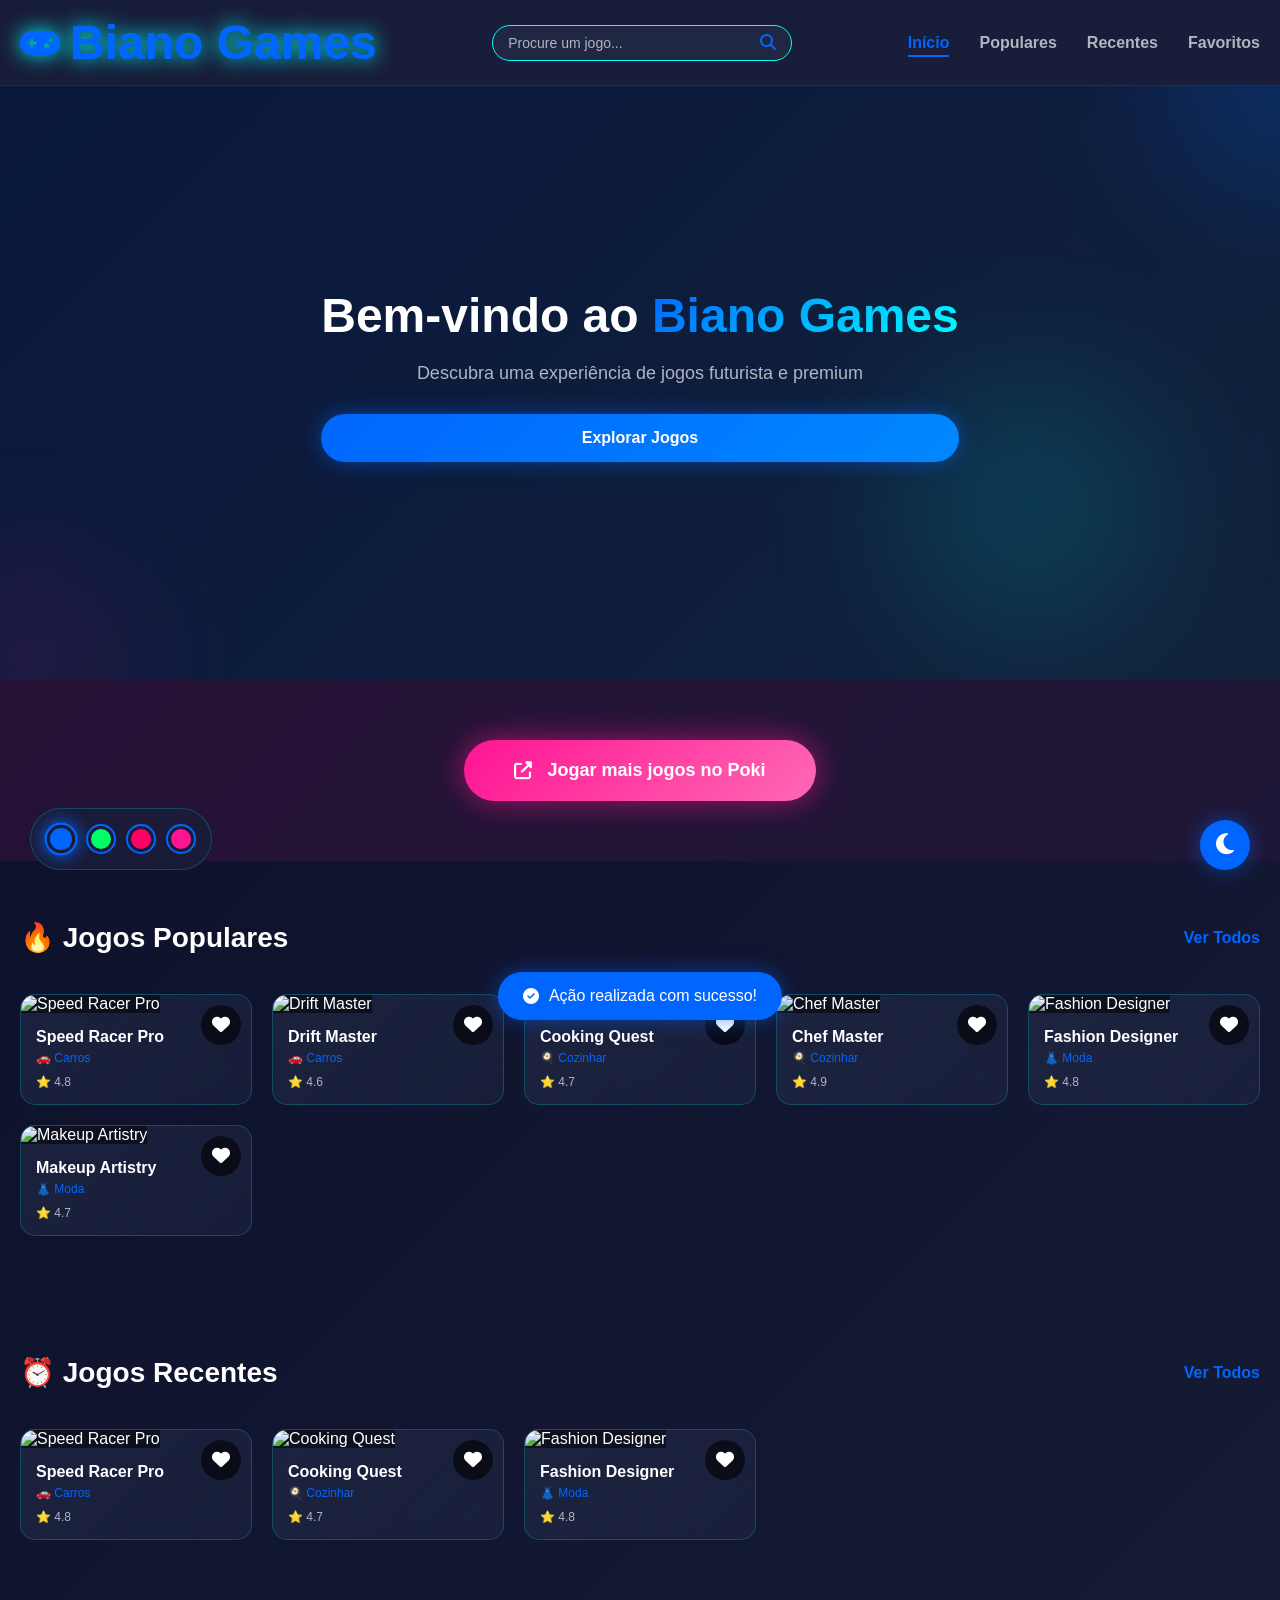
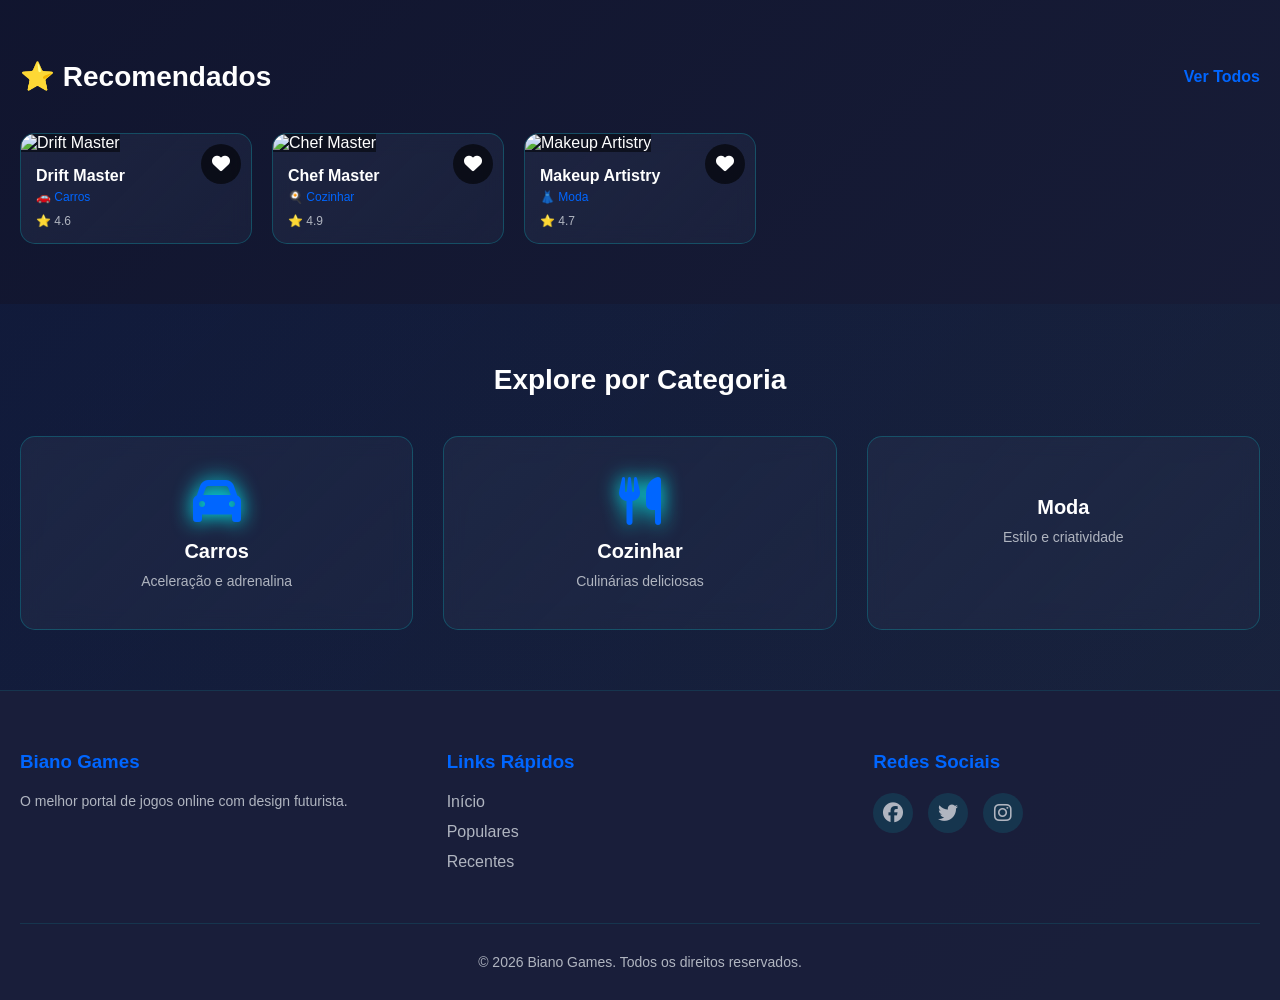
==== commit 10c7382f: "refactor: Criar página de games em arquivo único com botão Poki funcional" ====
--- a/games/index.html
+++ b/games/index.html
@@ -3,108 +3,1003 @@
 <head>
     <meta charset="UTF-8">
     <meta name="viewport" content="width=device-width, initial-scale=1.0">
-    <title>Biano Games - Portal de Jogos Moderno</title>
-    <link rel="stylesheet" href="styles.css">
+    <title>Biano Games - Portal de Jogos</title>
     <link rel="stylesheet" href="https://cdnjs.cloudflare.com/ajax/libs/font-awesome/6.4.0/css/all.min.css">
+    <style>
+        :root {
+            --color-primary: #0066ff;
+            --color-secondary: #00ffff;
+            --color-accent: #ff1493;
+            --bg-primary: #0a0e27;
+            --bg-secondary: #1a1f3a;
+            --bg-tertiary: #242d4a;
+            --text-primary: #ffffff;
+            --text-secondary: #b0b5c0;
+        }
+
+        * {
+            margin: 0;
+            padding: 0;
+            box-sizing: border-box;
+        }
+
+        html {
+            scroll-behavior: smooth;
+        }
+
+        body {
+            font-family: 'Segoe UI', Tahoma, Geneva, Verdana, sans-serif;
+            background: linear-gradient(135deg, var(--bg-primary) 0%, var(--bg-secondary) 100%);
+            color: var(--text-primary);
+            transition: 0.3s;
+        }
+
+        body.light-mode {
+            --bg-primary: #f5f7fa;
+            --bg-secondary: #ffffff;
+            --text-primary: #1a1f3a;
+            --text-secondary: #4a5568;
+        }
+
+        body[data-theme="green"] {
+            --color-primary: #00ff66;
+            --color-secondary: #00ff99;
+        }
+
+        body[data-theme="red"] {
+            --color-primary: #ff0066;
+            --color-secondary: #ff3366;
+        }
+
+        body[data-theme="pink"] {
+            --color-primary: #ff1493;
+            --color-secondary: #ff69b4;
+        }
+
+        .theme-selector {
+            position: fixed;
+            bottom: 30px;
+            left: 30px;
+            display: flex;
+            gap: 10px;
+            padding: 15px;
+            background: rgba(26, 31, 58, 0.8);
+            backdrop-filter: blur(10px);
+            border-radius: 50px;
+            border: 1px solid rgba(0, 255, 255, 0.2);
+            z-index: 999;
+        }
+
+        .theme-btn {
+            width: 30px;
+            height: 30px;
+            border-radius: 50%;
+            background: transparent;
+            border: 2px solid var(--color-primary);
+            padding: 3px;
+            cursor: pointer;
+            transition: 0.3s;
+        }
+
+        .theme-btn:hover,
+        .theme-btn.active {
+            box-shadow: 0 0 15px var(--color-primary);
+            transform: scale(1.1);
+        }
+
+        .theme-dot {
+            display: block;
+            width: 100%;
+            height: 100%;
+            border-radius: 50%;
+        }
+
+        .mode-toggle {
+            position: fixed;
+            bottom: 30px;
+            right: 30px;
+            width: 50px;
+            height: 50px;
+            border-radius: 50%;
+            background: var(--color-primary);
+            color: var(--text-primary);
+            border: none;
+            font-size: 24px;
+            cursor: pointer;
+            z-index: 999;
+            box-shadow: 0 0 20px rgba(0, 102, 255, 0.5);
+            transition: 0.3s;
+        }
+
+        .mode-toggle:hover {
+            transform: scale(1.1);
+            box-shadow: 0 0 30px rgba(0, 102, 255, 0.8);
+        }
+
+        .header {
+            position: fixed;
+            top: 0;
+            left: 0;
+            right: 0;
+            background: rgba(26, 31, 58, 0.95);
+            backdrop-filter: blur(10px);
+            border-bottom: 1px solid rgba(0, 255, 255, 0.1);
+            padding: 15px 0;
+            z-index: 100;
+        }
+
+        .header-wrapper {
+            max-width: 1400px;
+            margin: 0 auto;
+            padding: 0 20px;
+            display: flex;
+            align-items: center;
+            justify-content: space-between;
+            gap: 30px;
+        }
+
+        .logo {
+            display: flex;
+            align-items: center;
+            gap: 10px;
+            color: var(--color-primary);
+            text-shadow: 0 0 20px var(--color-secondary);
+            font-size: 24px;
+            white-space: nowrap;
+        }
+
+        .logo i {
+            font-size: 32px;
+        }
+
+        .search-container {
+            display: flex;
+            align-items: center;
+            background: rgba(36, 45, 74, 0.6);
+            border: 1px solid var(--color-secondary);
+            border-radius: 50px;
+            padding: 8px 15px;
+            flex: 1;
+            max-width: 300px;
+            transition: 0.3s;
+        }
+
+        .search-container:focus-within {
+            box-shadow: 0 0 20px var(--color-secondary);
+        }
+
+        .search-input {
+            background: transparent;
+            border: none;
+            color: var(--text-primary);
+            outline: none;
+            flex: 1;
+            font-size: 14px;
+        }
+
+        .search-input::placeholder {
+            color: var(--text-secondary);
+        }
+
+        .search-btn {
+            background: transparent;
+            border: none;
+            color: var(--color-primary);
+            cursor: pointer;
+            font-size: 16px;
+        }
+
+        .nav-menu {
+            display: flex;
+            gap: 30px;
+        }
+
+        .nav-link {
+            color: var(--text-secondary);
+            text-decoration: none;
+            font-weight: 600;
+            position: relative;
+            transition: 0.3s;
+        }
+
+        .nav-link::after {
+            content: '';
+            position: absolute;
+            bottom: -5px;
+            left: 0;
+            width: 0;
+            height: 2px;
+            background: var(--color-primary);
+            transition: 0.3s;
+        }
+
+        .nav-link:hover,
+        .nav-link.active {
+            color: var(--color-primary);
+        }
+
+        .nav-link:hover::after,
+        .nav-link.active::after {
+            width: 100%;
+        }
+
+        .hamburger {
+            display: none;
+            flex-direction: column;
+            background: transparent;
+            border: none;
+            gap: 6px;
+            cursor: pointer;
+            z-index: 110;
+        }
+
+        .hamburger span {
+            width: 25px;
+            height: 3px;
+            background: var(--color-primary);
+            border-radius: 2px;
+            transition: 0.3s;
+        }
+
+        .hamburger.active span:nth-child(1) {
+            transform: rotate(45deg) translate(10px, 10px);
+        }
+
+        .hamburger.active span:nth-child(2) {
+            opacity: 0;
+        }
+
+        .hamburger.active span:nth-child(3) {
+            transform: rotate(-45deg) translate(7px, -7px);
+        }
+
+        .sidebar {
+            position: fixed;
+            left: -280px;
+            top: 80px;
+            width: 280px;
+            height: calc(100vh - 80px);
+            background: linear-gradient(180deg, rgba(26, 31, 58, 0.98) 0%, rgba(36, 45, 74, 0.98) 100%);
+            border-right: 1px solid rgba(0, 255, 255, 0.1);
+            padding: 20px;
+            overflow-y: auto;
+            z-index: 105;
+            transition: 0.3s;
+            backdrop-filter: blur(10px);
+        }
+
+        .sidebar.active {
+            left: 0;
+        }
+
+        .sidebar-header {
+            display: flex;
+            justify-content: space-between;
+            align-items: center;
+            margin-bottom: 30px;
+        }
+
+        .sidebar-header h2 {
+            color: var(--color-primary);
+        }
+
+        .sidebar-close {
+            display: none;
+            background: transparent;
+            border: none;
+            color: var(--color-primary);
+            font-size: 24px;
+            cursor: pointer;
+        }
+
+        .sidebar-nav {
+            display: flex;
+            flex-direction: column;
+            gap: 15px;
+        }
+
+        .sidebar-link {
+            display: flex;
+            align-items: center;
+            gap: 15px;
+            padding: 12px 15px;
+            border-radius: 10px;
+            background: rgba(0, 255, 255, 0.05);
+            color: var(--text-secondary);
+            text-decoration: none;
+            font-weight: 600;
+            transition: 0.3s;
+        }
+
+        .sidebar-link:hover {
+            background: rgba(0, 255, 255, 0.15);
+            border: 1px solid var(--color-secondary);
+            color: var(--text-primary);
+            transform: translateX(5px);
+        }
+
+        .sidebar-overlay {
+            position: fixed;
+            top: 0;
+            left: 0;
+            width: 100%;
+            height: 100%;
+            background: rgba(0, 0, 0, 0.5);
+            opacity: 0;
+            pointer-events: none;
+            transition: 0.3s;
+            z-index: 104;
+        }
+
+        .sidebar-overlay.active {
+            opacity: 1;
+            pointer-events: all;
+        }
+
+        .main-content {
+            margin-top: 80px;
+            padding-top: 0;
+        }
+
+        .hero {
+            min-height: 600px;
+            background: linear-gradient(135deg, rgba(0, 102, 255, 0.1) 0%, rgba(0, 255, 255, 0.05) 100%);
+            display: flex;
+            align-items: center;
+            justify-content: center;
+            position: relative;
+            overflow: hidden;
+            padding: 60px 20px;
+        }
+
+        .hero-content {
+            position: relative;
+            z-index: 1;
+            text-align: center;
+            max-width: 800px;
+        }
+
+        .hero-content h2 {
+            font-size: 48px;
+            font-weight: 700;
+            margin-bottom: 20px;
+        }
+
+        .hero-content span {
+            background: linear-gradient(135deg, var(--color-primary) 0%, var(--color-secondary) 100%);
+            -webkit-background-clip: text;
+            -webkit-text-fill-color: transparent;
+            background-clip: text;
+        }
+
+        .hero-content p {
+            font-size: 18px;
+            color: var(--text-secondary);
+            margin-bottom: 30px;
+        }
+
+        .btn-primary {
+            padding: 15px 40px;
+            background: linear-gradient(135deg, var(--color-primary) 0%, #0088ff 100%);
+            color: var(--text-primary);
+            border: none;
+            border-radius: 50px;
+            font-size: 16px;
+            font-weight: 700;
+            cursor: pointer;
+            box-shadow: 0 0 20px rgba(0, 102, 255, 0.5);
+            transition: 0.3s;
+        }
+
+        .btn-primary:hover {
+            transform: translateY(-2px);
+            box-shadow: 0 0 30px rgba(0, 102, 255, 0.8);
+        }
+
+        .hero-bg {
+            position: absolute;
+            width: 100%;
+            height: 100%;
+            top: 0;
+            left: 0;
+            z-index: 0;
+        }
+
+        .neon-circle {
+            position: absolute;
+            border-radius: 50%;
+            filter: blur(80px);
+        }
+
+        .circle-1 {
+            width: 200px;
+            height: 200px;
+            background: var(--color-primary);
+            top: -100px;
+            right: -100px;
+            opacity: 0.3;
+            animation: float 6s ease-in-out infinite;
+        }
+
+        .circle-2 {
+            width: 150px;
+            height: 150px;
+            background: var(--color-accent);
+            bottom: -50px;
+            left: -50px;
+            opacity: 0.2;
+            animation: float 8s ease-in-out infinite 1s;
+        }
+
+        .circle-3 {
+            width: 250px;
+            height: 250px;
+            background: var(--color-secondary);
+            top: 50%;
+            right: 10%;
+            opacity: 0.15;
+            animation: float 10s ease-in-out infinite 2s;
+        }
+
+        @keyframes float {
+            0%, 100% {
+                transform: translateY(0);
+            }
+            50% {
+                transform: translateY(-30px);
+            }
+        }
+
+        .poki-section {
+            display: flex;
+            justify-content: center;
+            align-items: center;
+            padding: 60px 20px;
+            background: linear-gradient(135deg, rgba(255, 20, 147, 0.1) 0%, rgba(255, 20, 147, 0.05) 100%);
+        }
+
+        .poki-btn {
+            display: inline-flex;
+            align-items: center;
+            gap: 15px;
+            padding: 20px 50px;
+            background: linear-gradient(135deg, #ff1493 0%, #ff69b4 100%);
+            color: white;
+            border-radius: 50px;
+            font-size: 18px;
+            font-weight: 700;
+            text-decoration: none;
+            border: none;
+            cursor: pointer;
+            box-shadow: 0 0 30px rgba(255, 20, 147, 0.6);
+            transition: 0.3s;
+        }
+
+        .poki-btn:hover {
+            transform: translateY(-3px);
+            box-shadow: 0 0 50px rgba(255, 20, 147, 0.8);
+        }
+
+        .games-section {
+            padding: 60px 20px;
+            max-width: 1400px;
+            margin: 0 auto;
+        }
+
+        .section-header {
+            display: flex;
+            justify-content: space-between;
+            align-items: center;
+            margin-bottom: 40px;
+        }
+
+        .section-header h2 {
+            font-size: 28px;
+            font-weight: 700;
+        }
+
+        .view-all {
+            color: var(--color-primary);
+            font-weight: 700;
+            text-decoration: none;
+            transition: 0.3s;
+        }
+
+        .view-all:hover {
+            color: var(--color-secondary);
+            transform: translateX(5px);
+        }
+
+        .games-grid {
+            display: grid;
+            grid-template-columns: repeat(auto-fill, minmax(200px, 1fr));
+            gap: 20px;
+        }
+
+        .game-card {
+            background: linear-gradient(135deg, rgba(36, 45, 74, 0.6) 0%, rgba(36, 45, 74, 0.4) 100%);
+            border: 1px solid rgba(0, 255, 255, 0.2);
+            border-radius: 15px;
+            overflow: hidden;
+            cursor: pointer;
+            transition: 0.3s;
+            backdrop-filter: blur(10px);
+            position: relative;
+        }
+
+        .game-card:hover {
+            transform: translateY(-10px);
+            border-color: var(--color-secondary);
+            box-shadow: 0 0 30px rgba(0, 255, 255, 0.4);
+        }
+
+        .game-image {
+            width: 100%;
+            height: 150px;
+            object-fit: cover;
+            background: rgba(0, 0, 0, 0.5);
+        }
+
+        .game-info {
+            padding: 15px;
+        }
+
+        .game-title {
+            font-size: 16px;
+            font-weight: 700;
+            margin-bottom: 5px;
+        }
+
+        .game-category {
+            font-size: 12px;
+            color: var(--color-primary);
+            margin-bottom: 10px;
+        }
+
+        .game-rating {
+            font-size: 12px;
+            color: var(--text-secondary);
+        }
+
+        .game-favorite {
+            position: absolute;
+            top: 10px;
+            right: 10px;
+            width: 40px;
+            height: 40px;
+            background: rgba(0, 0, 0, 0.6);
+            border: none;
+            border-radius: 50%;
+            color: var(--text-primary);
+            font-size: 18px;
+            cursor: pointer;
+            transition: 0.3s;
+        }
+
+        .game-favorite:hover,
+        .game-favorite.liked {
+            background: var(--color-primary);
+            color: #ff1493;
+        }
+
+        .categories-section {
+            padding: 60px 20px;
+            background: linear-gradient(135deg, rgba(0, 102, 255, 0.05) 0%, rgba(0, 255, 255, 0.02) 100%);
+        }
+
+        .categories-section h2 {
+            font-size: 28px;
+            font-weight: 700;
+            margin-bottom: 40px;
+            text-align: center;
+        }
+
+        .categories-grid {
+            display: grid;
+            grid-template-columns: repeat(auto-fit, minmax(250px, 1fr));
+            gap: 30px;
+            max-width: 1400px;
+            margin: 0 auto;
+        }
+
+        .category-card {
+            padding: 40px 20px;
+            background: linear-gradient(135deg, rgba(36, 45, 74, 0.6) 0%, rgba(36, 45, 74, 0.4) 100%);
+            border: 1px solid rgba(0, 255, 255, 0.2);
+            border-radius: 15px;
+            text-align: center;
+            cursor: pointer;
+            transition: 0.3s;
+            backdrop-filter: blur(10px);
+        }
+
+        .category-card:hover {
+            transform: translateY(-10px);
+            border-color: var(--color-secondary);
+            box-shadow: 0 0 30px rgba(0, 255, 255, 0.4);
+        }
+
+        .category-card i {
+            font-size: 48px;
+            color: var(--color-primary);
+            margin-bottom: 15px;
+            filter: drop-shadow(0 0 10px var(--color-secondary));
+        }
+
+        .category-card h3 {
+            font-size: 20px;
+            font-weight: 700;
+            margin-bottom: 10px;
+        }
+
+        .category-card p {
+            color: var(--text-secondary);
+            font-size: 14px;
+        }
+
+        .scroll-to-top {
+            position: fixed;
+            bottom: 30px;
+            right: 30px;
+            width: 50px;
+            height: 50px;
+            border-radius: 50%;
+            background: var(--color-primary);
+            color: var(--text-primary);
+            border: none;
+            font-size: 20px;
+            cursor: pointer;
+            z-index: 99;
+            opacity: 0;
+            pointer-events: none;
+            transition: 0.3s;
+            box-shadow: 0 0 20px rgba(0, 102, 255, 0.5);
+        }
+
+        .scroll-to-top.visible {
+            opacity: 1;
+            pointer-events: all;
+        }
+
+        .scroll-to-top:hover {
+            transform: translateY(-5px);
+            box-shadow: 0 0 30px rgba(0, 102, 255, 0.8);
+        }
+
+        .notification {
+            position: fixed;
+            bottom: 30px;
+            left: 50%;
+            transform: translateX(-50%) translateY(150px);
+            background: var(--color-primary);
+            color: var(--text-primary);
+            padding: 15px 25px;
+            border-radius: 50px;
+            display: flex;
+            align-items: center;
+            gap: 10px;
+            z-index: 1000;
+            box-shadow: 0 0 20px rgba(0, 102, 255, 0.5);
+            transition: 0.3s;
+            pointer-events: none;
+        }
+
+        .notification.show {
+            transform: translateX(-50%) translateY(0);
+        }
+
+        .footer {
+            background: rgba(26, 31, 58, 0.95);
+            border-top: 1px solid rgba(0, 255, 255, 0.1);
+            padding: 60px 20px 30px;
+        }
+
+        .footer-content {
+            max-width: 1400px;
+            margin: 0 auto 40px;
+            display: grid;
+            grid-template-columns: repeat(auto-fit, minmax(250px, 1fr));
+            gap: 40px;
+        }
+
+        .footer-section h3 {
+            color: var(--color-primary);
+            margin-bottom: 20px;
+        }
+
+        .footer-section p {
+            color: var(--text-secondary);
+            font-size: 14px;
+        }
+
+        .footer-section ul {
+            list-style: none;
+        }
+
+        .footer-section ul li {
+            margin-bottom: 12px;
+        }
+
+        .footer-section a {
+            color: var(--text-secondary);
+            text-decoration: none;
+            transition: 0.3s;
+        }
+
+        .footer-section a:hover {
+            color: var(--color-primary);
+        }
+
+        .social-links {
+            display: flex;
+            gap: 15px;
+            font-size: 20px;
+        }
+
+        .social-links a {
+            width: 40px;
+            height: 40px;
+            display: flex;
+            align-items: center;
+            justify-content: center;
+            background: rgba(0, 255, 255, 0.1);
+            border-radius: 50%;
+            transition: 0.3s;
+        }
+
+        .social-links a:hover {
+            background: var(--color-primary);
+            transform: translateY(-3px);
+        }
+
+        .footer-bottom {
+            text-align: center;
+            padding-top: 30px;
+            border-top: 1px solid rgba(0, 255, 255, 0.1);
+            color: var(--text-secondary);
+            font-size: 14px;
+        }
+
+        .modal {
+            position: fixed;
+            top: 0;
+            left: 0;
+            width: 100%;
+            height: 100%;
+            background: rgba(0, 0, 0, 0.8);
+            backdrop-filter: blur(5px);
+            display: flex;
+            align-items: center;
+            justify-content: center;
+            z-index: 1001;
+            opacity: 0;
+            pointer-events: none;
+            transition: 0.3s;
+        }
+
+        .modal.active {
+            opacity: 1;
+            pointer-events: all;
+        }
+
+        .modal-content {
+            background: linear-gradient(135deg, rgba(36, 45, 74, 0.95) 0%, rgba(36, 45, 74, 0.9) 100%);
+            border: 1px solid rgba(0, 255, 255, 0.3);
+            border-radius: 20px;
+            max-width: 500px;
+            width: 90%;
+            max-height: 90vh;
+            overflow-y: auto;
+            position: relative;
+            box-shadow: 0 0 40px rgba(0, 102, 255, 0.3);
+        }
+
+        .modal-close {
+            position: absolute;
+            top: 20px;
+            right: 20px;
+            width: 40px;
+            height: 40px;
+            background: rgba(0, 0, 0, 0.5);
+            border: none;
+            border-radius: 50%;
+            color: var(--text-primary);
+            font-size: 20px;
+            cursor: pointer;
+            transition: 0.3s;
+            z-index: 10;
+        }
+
+        .modal-close:hover {
+            background: var(--color-primary);
+            transform: rotate(90deg);
+        }
+
+        .modal-image {
+            width: 100%;
+            height: 250px;
+            object-fit: cover;
+        }
+
+        .modal-body {
+            padding: 30px;
+        }
+
+        .modal-body h2 {
+            color: var(--color-primary);
+            margin-bottom: 15px;
+            font-size: 28px;
+        }
+
+        .modal-body p {
+            color: var(--text-secondary);
+            margin-bottom: 20px;
+            line-height: 1.8;
+        }
+
+        .modal-stats {
+            display: grid;
+            grid-template-columns: repeat(2, 1fr);
+            gap: 15px;
+            margin-bottom: 25px;
+            padding: 20px;
+            background: rgba(0, 255, 255, 0.05);
+            border-radius: 10px;
+            border: 1px solid rgba(0, 255, 255, 0.1);
+        }
+
+        .stat span {
+            display: block;
+            font-size: 12px;
+            color: var(--text-secondary);
+        }
+
+        .stat span:last-child {
+            color: var(--color-primary);
+            font-weight: 700;
+            margin-top: 5px;
+        }
+
+        .btn-secondary {
+            padding: 12px 20px;
+            background: transparent;
+            border: 2px solid var(--color-primary);
+            color: var(--color-primary);
+            border-radius: 10px;
+            font-weight: 700;
+            cursor: pointer;
+            width: 100%;
+            margin-top: 10px;
+            transition: 0.3s;
+        }
+
+        .btn-secondary:hover {
+            background: var(--color-primary);
+            color: var(--text-primary);
+        }
+
+        .btn-primary {
+            width: 100%;
+            margin-bottom: 10px;
+        }
+
+        @media (max-width: 768px) {
+            .header-wrapper {
+                gap: 15px;
+            }
+
+            .logo h1 {
+                display: none;
+            }
+
+            .search-container {
+                max-width: 150px;
+            }
+
+            .nav-menu {
+                display: none;
+            }
+
+            .hamburger {
+                display: flex;
+            }
+
+            .sidebar-close {
+                display: flex;
+            }
+
+            .games-grid {
+                grid-template-columns: repeat(auto-fill, minmax(150px, 1fr));
+                gap: 15px;
+            }
+
+            .hero-content h2 {
+                font-size: 32px;
+            }
+        }
+
+        @media (max-width: 480px) {
+            .games-grid {
+                grid-template-columns: repeat(auto-fill, minmax(120px, 1fr));
+            }
+
+            .section-header {
+                flex-direction: column;
+                align-items: flex-start;
+            }
+        }
+    </style>
 </head>
 <body>
-    <!-- Seletor de Tema -->
     <div class="theme-selector" id="themeSelector">
-        <button class="theme-btn" data-theme="blue" title="Tema Azul">
-            <span class="theme-color" style="background: #0066ff;"></span>
+        <button class="theme-btn" data-theme="blue" title="Azul">
+            <span class="theme-dot" style="background: #0066ff;"></span>
         </button>
-        <button class="theme-btn" data-theme="green" title="Tema Verde">
-            <span class="theme-color" style="background: #00ff66;"></span>
+        <button class="theme-btn" data-theme="green" title="Verde">
+            <span class="theme-dot" style="background: #00ff66;"></span>
         </button>
-        <button class="theme-btn" data-theme="red" title="Tema Vermelho">
-            <span class="theme-color" style="background: #ff0066;"></span>
+        <button class="theme-btn" data-theme="red" title="Vermelho">
+            <span class="theme-dot" style="background: #ff0066;"></span>
         </button>
-        <button class="theme-btn" data-theme="pink" title="Tema Rosa">
-            <span class="theme-color" style="background: #ff1493;"></span>
+        <button class="theme-btn" data-theme="pink" title="Rosa">
+            <span class="theme-dot" style="background: #ff1493;"></span>
         </button>
     </div>
 
-    <!-- Botão Toggle Tema Escuro/Claro -->
-    <button class="mode-toggle" id="modeToggle" title="Alternar modo escuro/claro">
+    <button class="mode-toggle" id="modeToggle" title="Alternar modo">
         <i class="fas fa-moon"></i>
     </button>
 
-    <!-- Cabeçalho -->
     <header class="header">
-        <div class="header-container">
-            <!-- Logo -->
+        <div class="header-wrapper">
             <div class="logo">
                 <i class="fas fa-gamepad"></i>
                 <h1>Biano Games</h1>
             </div>
-
-            <!-- Barra de Pesquisa -->
-            <div class="search-bar">
-                <input type="text" placeholder="Procure um jogo..." id="searchInput">
-                <button class="search-btn">
-                    <i class="fas fa-search"></i>
-                </button>
+            <div class="search-container">
+                <input type="text" id="searchInput" class="search-input" placeholder="Procure um jogo...">
+                <button class="search-btn"><i class="fas fa-search"></i></button>
             </div>
-
-            <!-- Menu Superior -->
-            <nav class="header-nav">
+            <nav class="nav-menu">
                 <a href="#" class="nav-link active">Início</a>
                 <a href="#" class="nav-link">Populares</a>
                 <a href="#" class="nav-link">Recentes</a>
                 <a href="#" class="nav-link">Favoritos</a>
             </nav>
-
-            <!-- Menu Hambúrguer -->
             <button class="hamburger" id="hamburger">
-                <span></span>
-                <span></span>
-                <span></span>
+                <span></span><span></span><span></span>
             </button>
         </div>
     </header>
 
-    <!-- Menu Lateral -->
     <aside class="sidebar" id="sidebar">
         <div class="sidebar-header">
             <h2>Categorias</h2>
-            <button class="sidebar-close" id="sidebarClose">
-                <i class="fas fa-times"></i>
-            </button>
+            <button class="sidebar-close" id="sidebarClose"><i class="fas fa-times"></i></button>
         </div>
         <nav class="sidebar-nav">
             <a href="#" class="sidebar-link" data-category="all">
-                <i class="fas fa-th-large"></i>
-                <span>Todos</span>
+                <i class="fas fa-th-large"></i> Todos
             </a>
             <a href="#" class="sidebar-link" data-category="cars">
-                <i class="fas fa-car"></i>
-                <span>Jogos de Carro</span>
+                <i class="fas fa-car"></i> Carros
             </a>
             <a href="#" class="sidebar-link" data-category="cooking">
-                <i class="fas fa-utensils"></i>
-                <span>Jogos de Cozinhar</span>
+                <i class="fas fa-utensils"></i> Cozinhar
             </a>
             <a href="#" class="sidebar-link" data-category="fashion">
-                <i class="fas fa-dress"></i>
-                <span>Jogos de Moda</span>
+                <i class="fas fa-dress"></i> Moda
             </a>
         </nav>
-        <div class="sidebar-footer">
-            <p>© 2026 Biano Games</p>
-        </div>
     </aside>
-
-    <!-- Overlay para Sidebar -->
     <div class="sidebar-overlay" id="sidebarOverlay"></div>
 
-    <!-- Conteúdo Principal -->
     <main class="main-content">
-        <!-- Banner Principal -->
         <section class="hero">
             <div class="hero-content">
-                <h2 class="hero-title">Bem-vindo ao <span>Biano Games</span></h2>
-                <p class="hero-subtitle">Descubra uma experiência de jogos futurista e premium</p>
-                <button class="hero-btn">Explorar Jogos</button>
+                <h2>Bem-vindo ao <span>Biano Games</span></h2>
+                <p>Descubra uma experiência de jogos futurista e premium</p>
+                <button class="btn-primary">Explorar Jogos</button>
             </div>
             <div class="hero-bg">
                 <div class="neon-circle circle-1"></div>
@@ -113,103 +1008,73 @@
             </div>
         </section>
 
-        <!-- Botão Poki -->
         <section class="poki-section">
-            <a href="https://poki.com" target="_blank" rel="noopener noreferrer" class="poki-btn">
+            <button class="poki-btn" id="pokiBtn" onclick="abrirPoki()">
                 <i class="fas fa-external-link-alt"></i>
                 <span>Jogar mais jogos no Poki</span>
-            </a>
+            </button>
         </section>
 
-        <!-- Jogos Populares -->
         <section class="games-section">
             <div class="section-header">
                 <h2>🔥 Jogos Populares</h2>
                 <a href="#" class="view-all">Ver Todos</a>
             </div>
-            <div class="games-grid" id="popularGames">
-                <!-- Preenchido com JavaScript -->
-            </div>
+            <div class="games-grid" id="popularGames"></div>
         </section>
 
-        <!-- Jogos Recentes -->
         <section class="games-section">
             <div class="section-header">
                 <h2>⏰ Jogos Recentes</h2>
                 <a href="#" class="view-all">Ver Todos</a>
             </div>
-            <div class="games-grid" id="recentGames">
-                <!-- Preenchido com JavaScript -->
-            </div>
+            <div class="games-grid" id="recentGames"></div>
         </section>
 
-        <!-- Jogos Recomendados -->
         <section class="games-section">
             <div class="section-header">
-                <h2>⭐ Recomendados para Você</h2>
+                <h2>⭐ Recomendados</h2>
                 <a href="#" class="view-all">Ver Todos</a>
             </div>
-            <div class="games-grid" id="recommendedGames">
-                <!-- Preenchido com JavaScript -->
-            </div>
+            <div class="games-grid" id="recommendedGames"></div>
         </section>
 
-        <!-- Favoritos -->
-        <section class="games-section" id="favoritesSection" style="display: none;">
-            <div class="section-header">
-                <h2>❤️ Seus Favoritos</h2>
-            </div>
-            <div class="games-grid" id="favoriteGames">
-                <!-- Preenchido com JavaScript -->
-            </div>
-        </section>
-
-        <!-- Seção de Categorias -->
         <section class="categories-section">
             <h2>Explore por Categoria</h2>
             <div class="categories-grid">
                 <div class="category-card" data-category="cars">
-                    <div class="category-icon">
-                        <i class="fas fa-car"></i>
-                    </div>
-                    <h3>Jogos de Carro</h3>
+                    <i class="fas fa-car"></i>
+                    <h3>Carros</h3>
                     <p>Aceleração e adrenalina</p>
                 </div>
                 <div class="category-card" data-category="cooking">
-                    <div class="category-icon">
-                        <i class="fas fa-utensils"></i>
-                    </div>
-                    <h3>Jogos de Cozinhar</h3>
+                    <i class="fas fa-utensils"></i>
+                    <h3>Cozinhar</h3>
                     <p>Culinárias deliciosas</p>
                 </div>
                 <div class="category-card" data-category="fashion">
-                    <div class="category-icon">
-                        <i class="fas fa-dress"></i>
-                    </div>
-                    <h3>Jogos de Moda</h3>
+                    <i class="fas fa-dress"></i>
+                    <h3>Moda</h3>
                     <p>Estilo e criatividade</p>
                 </div>
             </div>
         </section>
     </main>
 
-    <!-- Botão Voltar ao Topo -->
-    <button class="scroll-to-top" id="scrollToTop" title="Voltar ao topo">
+    <button class="scroll-to-top" id="scrollToTop">
         <i class="fas fa-arrow-up"></i>
     </button>
 
-    <!-- Notificação -->
     <div class="notification" id="notification">
         <i class="fas fa-check-circle"></i>
         <span id="notificationText">Ação realizada com sucesso!</span>
     </div>
 
-    <!-- Rodapé -->
     <footer class="footer">
         <div class="footer-content">
             <div class="footer-section">
                 <h3>Biano Games</h3>
-                <p>O melhor portal de jogos online com design futurista e experiência premium.</p>
+                <p>O melhor portal de jogos online com design futurista.</p>
             </div>
             <div class="footer-section">
                 <h3>Links Rápidos</h3>
@@ -217,16 +1082,14 @@
                     <li><a href="#">Início</a></li>
                     <li><a href="#">Populares</a></li>
                     <li><a href="#">Recentes</a></li>
-                    <li><a href="#">Contato</a></li>
                 </ul>
             </div>
             <div class="footer-section">
                 <h3>Redes Sociais</h3>
                 <div class="social-links">
-                    <a href="#" aria-label="Facebook"><i class="fab fa-facebook"></i></a>
-                    <a href="#" aria-label="Twitter"><i class="fab fa-twitter"></i></a>
-                    <a href="#" aria-label="Instagram"><i class="fab fa-instagram"></i></a>
-                    <a href="#" aria-label="Discord"><i class="fab fa-discord"></i></a>
+                    <a href="#"><i class="fab fa-facebook"></i></a>
+                    <a href="#"><i class="fab fa-twitter"></i></a>
+                    <a href="#"><i class="fab fa-instagram"></i></a>
                 </div>
             </div>
         </div>
@@ -235,40 +1098,208 @@
         </div>
     </footer>
 
-    <!-- Modal Jogo -->
     <div class="modal" id="gameModal">
         <div class="modal-content">
-            <button class="modal-close" id="modalClose">
-                <i class="fas fa-times"></i>
-            </button>
-            <div class="modal-header">
-                <img id="modalGameImage" src="" alt="Jogo" class="modal-image">
-            </div>
+            <button class="modal-close" id="modalClose"><i class="fas fa-times"></i></button>
+            <img id="modalImage" src="" alt="" class="modal-image">
             <div class="modal-body">
-                <h2 id="modalGameTitle"></h2>
-                <p id="modalGameDescription"></p>
-                <div class="game-stats">
+                <h2 id="modalTitle"></h2>
+                <p id="modalDescription"></p>
+                <div class="modal-stats">
                     <div class="stat">
-                        <span class="stat-label">Categoria:</span>
-                        <span id="modalGameCategory" class="stat-value"></span>
+                        <span>Categoria:</span>
+                        <span id="modalCategory"></span>
                     </div>
                     <div class="stat">
-                        <span class="stat-label">Avaliação:</span>
-                        <span id="modalGameRating" class="stat-value"></span>
+                        <span>Avaliação:</span>
+                        <span id="modalRating"></span>
                     </div>
                 </div>
-                <button class="play-btn" id="playBtn">
-                    <i class="fas fa-play"></i>
-                    <span>Jogar Agora</span>
-                </button>
-                <button class="favorite-btn" id="favBtn">
-                    <i class="fas fa-heart"></i>
-                    <span>Adicionar aos Favoritos</span>
-                </button>
+                <button class="btn-primary" id="playBtn">Jogar Agora</button>
+                <button class="btn-secondary" id="favBtn">Adicionar aos Favoritos</button>
             </div>
         </div>
     </div>
 
-    <script src="script.js"></script>
+    <script>
+        const gamesData = [
+            { id: 1, title: 'Speed Racer Pro', category: 'cars', rating: 4.8, image: 'https://via.placeholder.com/300x200/0066ff/fff?text=Speed+Racer', description: 'Corrida de alta velocidade', popular: true, recent: true },
+            { id: 2, title: 'Drift Master', category: 'cars', rating: 4.6, image: 'https://via.placeholder.com/300x200/00ff66/000?text=Drift+Master', description: 'Domine a arte do drift', popular: true, recommended: true },
+            { id: 3, title: 'Cooking Quest', category: 'cooking', rating: 4.7, image: 'https://via.placeholder.com/300x200/0066ff/fff?text=Cooking+Quest', description: 'Prepare pratos incríveis', popular: true, recent: true },
+            { id: 4, title: 'Chef Master', category: 'cooking', rating: 4.9, image: 'https://via.placeholder.com/300x200/00ff66/000?text=Chef+Master', description: 'Torne-se um chef', popular: true, recommended: true },
+            { id: 5, title: 'Fashion Designer', category: 'fashion', rating: 4.8, image: 'https://via.placeholder.com/300x200/0066ff/fff?text=Fashion+Designer', description: 'Crie roupas únicas', popular: true, recent: true },
+            { id: 6, title: 'Makeup Artistry', category: 'fashion', rating: 4.7, image: 'https://via.placeholder.com/300x200/00ff66/000?text=Makeup+Art', description: 'Aplique maquiagem', popular: true, recommended: true }
+        ];
+
+        const state = {
+            theme: localStorage.getItem('biano-theme') || 'blue',
+            darkMode: localStorage.getItem('biano-darkMode') !== 'false',
+            favorites: JSON.parse(localStorage.getItem('biano-favorites')) || []
+        };
+
+        function abrirPoki() {
+            window.open('https://poki.com', '_blank');
+            mostrarNotificacao('Abrindo Poki em uma nova janela...');
+        }
+
+        function inicializarApp() {
+            aplicarTema();
+            aplicarModo();
+            configurarEventos();
+            renderizarJogos();
+        }
+
+        function aplicarTema() {
+            document.body.setAttribute('data-theme', state.theme);
+            document.querySelectorAll('.theme-btn').forEach(btn => {
+                btn.classList.toggle('active', btn.dataset.theme === state.theme);
+            });
+        }
+
+        function aplicarModo() {
+            document.body.classList.toggle('light-mode', !state.darkMode);
+            const icon = document.getElementById('modeToggle').querySelector('i');
+            icon.className = state.darkMode ? 'fas fa-moon' : 'fas fa-sun';
+        }
+
+        function configurarEventos() {
+            document.querySelectorAll('.theme-btn').forEach(btn => {
+                btn.addEventListener('click', () => {
+                    state.theme = btn.dataset.theme;
+                    localStorage.setItem('biano-theme', state.theme);
+                    aplicarTema();
+                });
+            });
+
+            document.getElementById('modeToggle').addEventListener('click', () => {
+                state.darkMode = !state.darkMode;
+                localStorage.setItem('biano-darkMode', state.darkMode);
+                aplicarModo();
+            });
+
+            document.getElementById('hamburger').addEventListener('click', () => {
+                document.getElementById('sidebar').classList.toggle('active');
+                document.getElementById('sidebarOverlay').classList.toggle('active');
+            });
+
+            document.getElementById('sidebarClose').addEventListener('click', () => {
+                document.getElementById('sidebar').classList.remove('active');
+                document.getElementById('sidebarOverlay').classList.remove('active');
+            });
+
+            document.getElementById('sidebarOverlay').addEventListener('click', () => {
+                document.getElementById('sidebar').classList.remove('active');
+                document.getElementById('sidebarOverlay').classList.remove('active');
+            });
+
+            document.getElementById('searchInput').addEventListener('input', (e) => {
+                const search = e.target.value.toLowerCase();
+                const filtrado = gamesData.filter(g => g.title.toLowerCase().includes(search));
+                renderizarGrid('popularGames', filtrado);
+            });
+
+            window.addEventListener('scroll', () => {
+                const btn = document.getElementById('scrollToTop');
+                btn.classList.toggle('visible', window.scrollY > 300);
+            });
+
+            document.getElementById('scrollToTop').addEventListener('click', () => {
+                window.scrollTo({ top: 0, behavior: 'smooth' });
+            });
+
+            document.getElementById('modalClose').addEventListener('click', fecharModal);
+            document.getElementById('gameModal').addEventListener('click', (e) => {
+                if (e.target.id === 'gameModal') fecharModal();
+            });
+
+            document.getElementById('playBtn').addEventListener('click', () => {
+                mostrarNotificacao('Jogo iniciado em tela cheia!');
+                fecharModal();
+            });
+
+            document.getElementById('favBtn').addEventListener('click', () => {
+                const gameId = document.getElementById('favBtn').dataset.gameId;
+                toggleFavorito(parseInt(gameId));
+            });
+        }
+
+        function renderizarJogos() {
+            const popular = gamesData.filter(g => g.popular);
+            const recente = gamesData.filter(g => g.recent);
+            const recomendado = gamesData.filter(g => g.recommended);
+            
+            renderizarGrid('popularGames', popular);
+            renderizarGrid('recentGames', recente);
+            renderizarGrid('recommendedGames', recomendado);
+        }
+
+        function renderizarGrid(id, jogos) {
+            const grid = document.getElementById(id);
+            grid.innerHTML = jogos.map(game => `
+                <div class="game-card" onclick="abrirModal(${game.id})">
+                    <img src="${game.image}" class="game-image" alt="${game.title}">
+                    <div class="game-info">
+                        <h3 class="game-title">${game.title}</h3>
+                        <p class="game-category">${obterCategoria(game.category)}</p>
+                        <div class="game-rating">⭐ ${game.rating}</div>
+                    </div>
+                    <button class="game-favorite ${state.favorites.includes(game.id) ? 'liked' : ''}" onclick="event.stopPropagation(); toggleFavorito(${game.id})">
+                        <i class="fas fa-heart"></i>
+                    </button>
+                </div>
+            `).join('');
+        }
+
+        function obterCategoria(cat) {
+            const labels = { cars: '🚗 Carros', cooking: '🍳 Cozinhar', fashion: '👗 Moda' };
+            return labels[cat] || 'Geral';
+        }
+
+        function abrirModal(gameId) {
+            const game = gamesData.find(g => g.id === gameId);
+            if (!game) return;
+
+            document.getElementById('modalImage').src = game.image;
+            document.getElementById('modalTitle').textContent = game.title;
+            document.getElementById('modalDescription').textContent = game.description;
+            document.getElementById('modalCategory').textContent = obterCategoria(game.category);
+            document.getElementById('modalRating').textContent = `${'⭐'.repeat(Math.floor(game.rating))} ${game.rating}`;
+            
+            const favBtn = document.getElementById('favBtn');
+            favBtn.dataset.gameId = gameId;
+            favBtn.textContent = state.favorites.includes(gameId) ? '❤️ Remover dos Favoritos' : '🤍 Adicionar aos Favoritos';
+            favBtn.classList.toggle('liked', state.favorites.includes(gameId));
+
+            document.getElementById('gameModal').classList.add('active');
+            document.body.style.overflow = 'hidden';
+        }
+
+        function fecharModal() {
+            document.getElementById('gameModal').classList.remove('active');
+            document.body.style.overflow = 'auto';
+        }
+
+        function toggleFavorito(gameId) {
+            const index = state.favorites.indexOf(gameId);
+            if (index > -1) {
+                state.favorites.splice(index, 1);
+                mostrarNotificacao('Removido dos favoritos');
+            } else {
+                state.favorites.push(gameId);
+                mostrarNotificacao('Adicionado aos favoritos!');
+            }
+            localStorage.setItem('biano-favorites', JSON.stringify(state.favorites));
+            renderizarJogos();
+        }
+
+        function mostrarNotificacao(msg) {
+            const notif = document.getElementById('notification');
+            document.getElementById('notificationText').textContent = msg;
+            notif.classList.add('show');
+            setTimeout(() => notif.classList.remove('show'), 3000);
+        }
+
+        document.addEventListener('DOMContentLoaded', inicializarApp);
+    </script>
 </body>
 </html>
